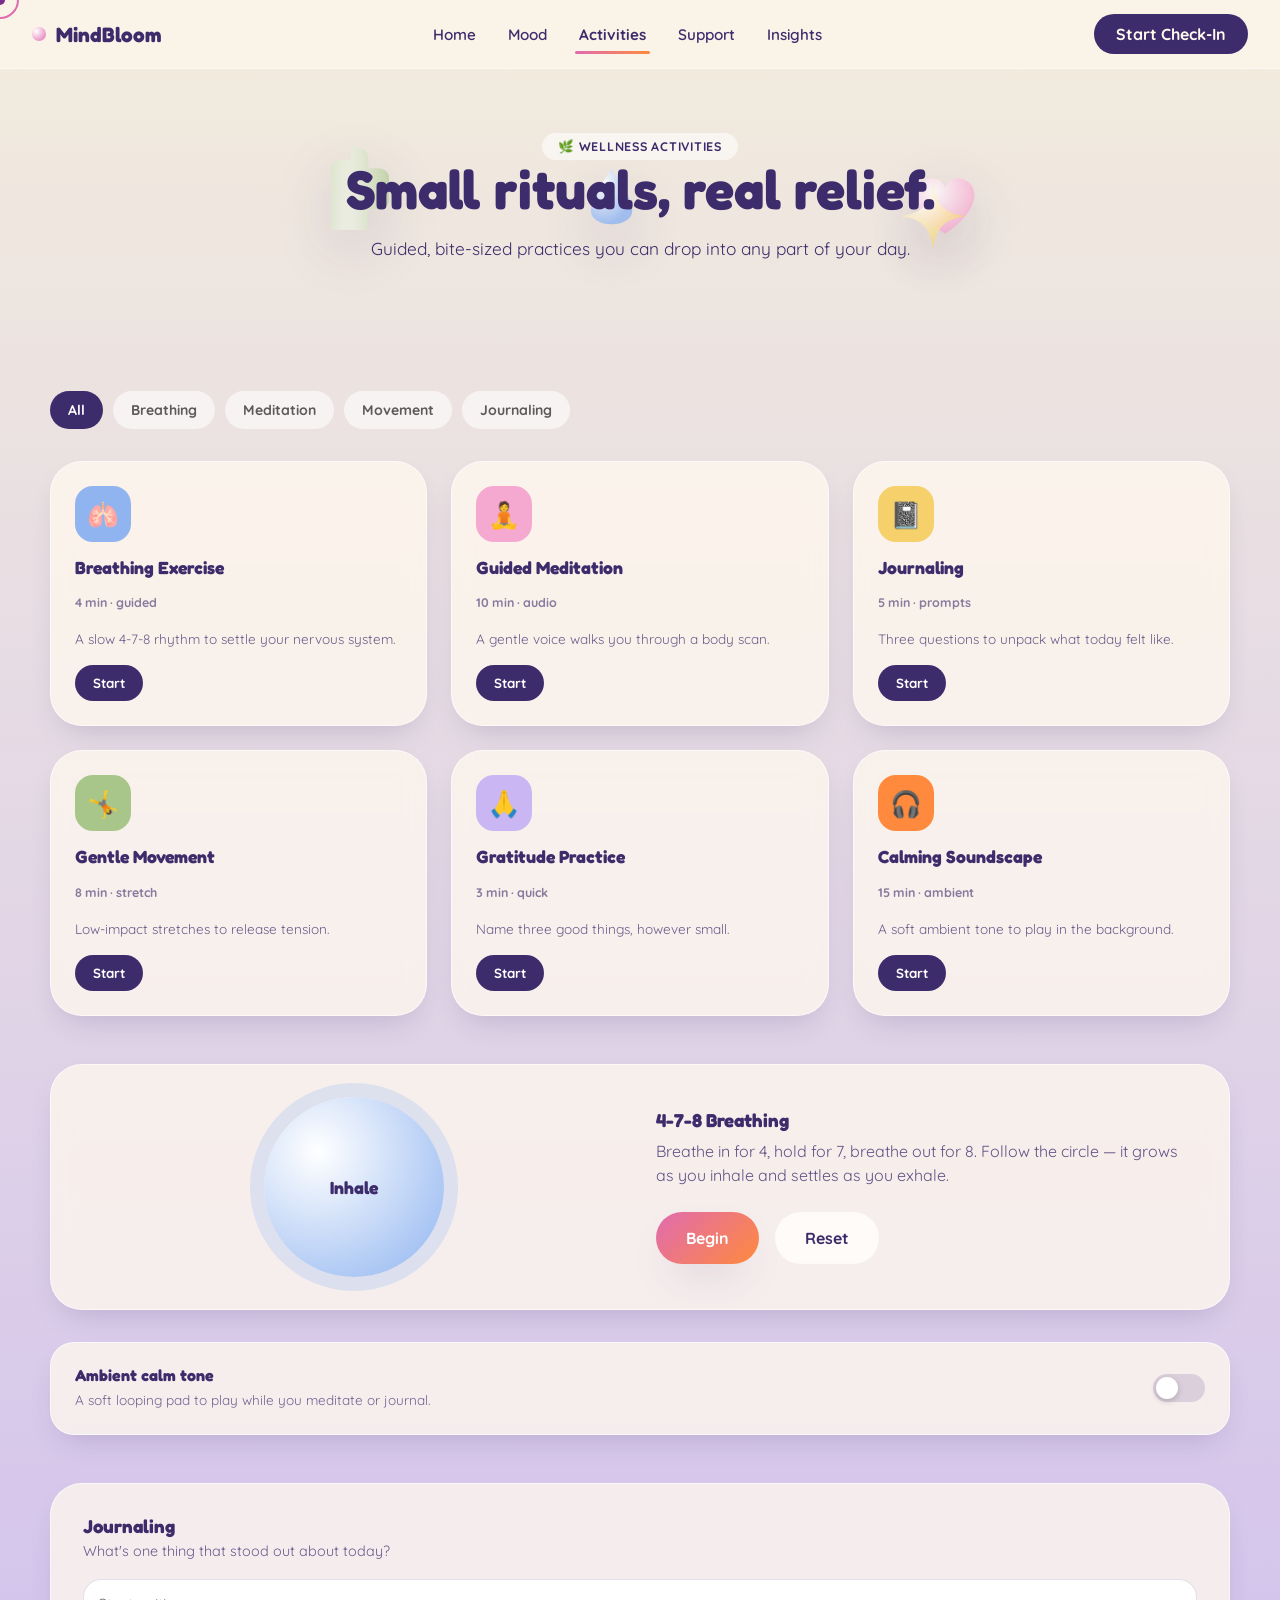
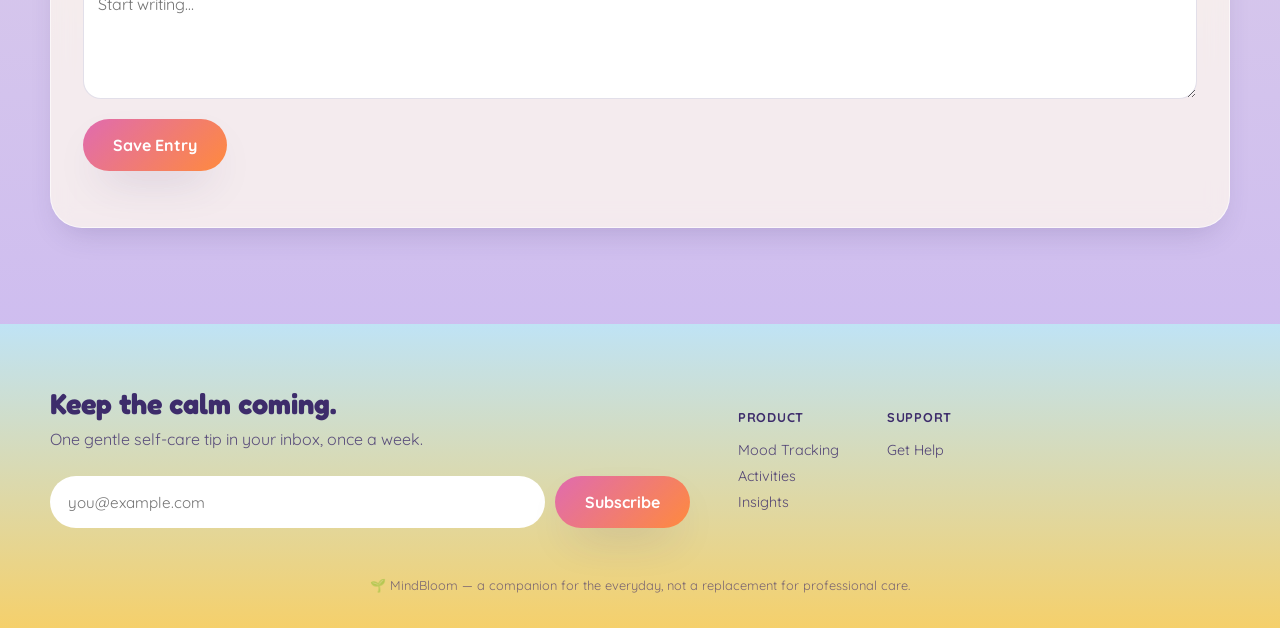
==== activities.html @ d257c922 "Add files via upload" ====
<!DOCTYPE html>
<html lang="en">
<head>
<meta charset="UTF-8">
<meta name="viewport" content="width=device-width, initial-scale=1.0">
<title>Wellness Activities — MindBloom</title>
<meta name="description" content="Guided breathing, meditation, journaling, and gentle movement activities.">
<link rel="preconnect" href="https://fonts.googleapis.com">
<link rel="preconnect" href="https://fonts.gstatic.com" crossorigin>
<link href="https://fonts.googleapis.com/css2?family=Fredoka:wght@400;500;600;700&family=Quicksand:wght@400;500;600;700&display=swap" rel="stylesheet">
<link rel="stylesheet" href="styles.css">
<style>
  body{background:linear-gradient(180deg, var(--orange-bg), var(--lavender));}
</style>
</head>
<body>
<div id="page-veil"></div>
<a href="#main" class="skip-link">Skip to content</a>
<canvas id="cursor-canvas" aria-hidden="true"></canvas>
<div id="cursor-dot" aria-hidden="true"></div>
<div id="cursor-ring" aria-hidden="true"></div>

<header class="nav">
  <a class="brand" href="index.html" data-transition><span class="dot"></span> MindBloom</a>
  <nav class="links" aria-label="Primary">
    <a href="index.html" data-transition>Home</a>
    <a href="mood.html" data-transition>Mood</a>
    <a href="activities.html" aria-current="page" data-transition>Activities</a>
    <a href="support.html" data-transition>Support</a>
    <a href="insights.html" data-transition>Insights</a>
  </nav>
  <a class="nav-cta" href="mood.html" data-cursor-color="purple" data-transition>Start Check-In</a>
  <button class="nav-toggle" aria-label="Toggle menu" aria-expanded="false">☰</button>
</header>
<div class="mobile-menu" aria-label="Mobile navigation">
  <a href="index.html" data-transition>Home</a>
  <a href="mood.html" data-transition>Mood</a>
  <a href="activities.html" data-transition>Activities</a>
  <a href="support.html" data-transition>Support</a>
  <a href="insights.html" data-transition>Insights</a>
</div>

<main id="main">
  <section class="page-hero" aria-label="Activities intro">
    <div class="blob-field" data-blob-field="4" aria-hidden="true"></div>
    <div class="wrap">
      <span class="eyebrow reveal">🌿 Wellness Activities</span>
      <h1 class="reveal">Small rituals, real relief.</h1>
      <p class="reveal">Guided, bite-sized practices you can drop into any part of your day.</p>
    </div>
  </section>

  <section aria-label="Activity library">
    <div class="wrap">
      <div class="filter-row reveal" role="group" aria-label="Filter activities">
        <button class="filter-chip" data-filter="all" aria-pressed="true">All</button>
        <button class="filter-chip" data-filter="breathing" aria-pressed="false">Breathing</button>
        <button class="filter-chip" data-filter="meditation" aria-pressed="false">Meditation</button>
        <button class="filter-chip" data-filter="movement" aria-pressed="false">Movement</button>
        <button class="filter-chip" data-filter="journaling" aria-pressed="false">Journaling</button>
      </div>

      <div class="activity-grid" id="activity-grid">
        <div class="glass-card activity-card tilt reveal" data-cat="breathing">
          <div class="activity-icon" style="background:var(--periwinkle);">🫁</div>
          <h3>Breathing Exercise</h3>
          <p class="duration">4 min · guided</p>
          <p style="font-size:.85rem; opacity:.75;">A slow 4-7-8 rhythm to settle your nervous system.</p>
          <button data-cursor-color="pink" onclick="document.getElementById('breathing').scrollIntoView({behavior:'smooth'})">Start</button>
        </div>
        <div class="glass-card activity-card tilt reveal" data-cat="meditation">
          <div class="activity-icon" style="background:var(--pink);">🧘</div>
          <h3>Guided Meditation</h3>
          <p class="duration">10 min · audio</p>
          <p style="font-size:.85rem; opacity:.75;">A gentle voice walks you through a body scan.</p>
          <button data-cursor-color="pink" onclick="document.getElementById('sound-card').scrollIntoView({behavior:'smooth'})">Start</button>
        </div>
        <div class="glass-card activity-card tilt reveal" data-cat="journaling">
          <div class="activity-icon" style="background:var(--yellow);">📓</div>
          <h3>Journaling</h3>
          <p class="duration">5 min · prompts</p>
          <p style="font-size:.85rem; opacity:.75;">Three questions to unpack what today felt like.</p>
          <button data-cursor-color="pink" onclick="document.getElementById('journal').scrollIntoView({behavior:'smooth'})">Start</button>
        </div>
        <div class="glass-card activity-card tilt reveal" data-cat="movement">
          <div class="activity-icon" style="background:var(--green);">🤸</div>
          <h3>Gentle Movement</h3>
          <p class="duration">8 min · stretch</p>
          <p style="font-size:.85rem; opacity:.75;">Low-impact stretches to release tension.</p>
          <button data-cursor-color="pink">Start</button>
        </div>
        <div class="glass-card activity-card tilt reveal" data-cat="meditation">
          <div class="activity-icon" style="background:var(--lavender);">🙏</div>
          <h3>Gratitude Practice</h3>
          <p class="duration">3 min · quick</p>
          <p style="font-size:.85rem; opacity:.75;">Name three good things, however small.</p>
          <button data-cursor-color="pink" onclick="document.getElementById('journal').scrollIntoView({behavior:'smooth'})">Start</button>
        </div>
        <div class="glass-card activity-card tilt reveal" data-cat="meditation">
          <div class="activity-icon" style="background:var(--orange);">🎧</div>
          <h3>Calming Soundscape</h3>
          <p class="duration">15 min · ambient</p>
          <p style="font-size:.85rem; opacity:.75;">A soft ambient tone to play in the background.</p>
          <button data-cursor-color="pink" onclick="document.getElementById('sound-card').scrollIntoView({behavior:'smooth'})">Start</button>
        </div>
      </div>

      <div class="glass-card breathing reveal" id="breathing">
        <div class="breath-circle-wrap">
          <div class="breath-circle" id="breath-circle">Inhale</div>
        </div>
        <div>
          <h3>4-7-8 Breathing</h3>
          <p style="margin-top:8px; opacity:.8;">Breathe in for 4, hold for 7, breathe out for 8. Follow the circle — it grows as you inhale and settles as you exhale.</p>
          <div class="breath-controls">
            <button class="btn-primary" data-cursor-color="pink" id="breath-toggle">Begin</button>
            <button class="btn-secondary" data-cursor-color="teal" id="breath-reset">Reset</button>
          </div>
        </div>
      </div>

      <div class="glass-card sound-toggle reveal" id="sound-card">
        <div style="flex:1;">
          <h4>Ambient calm tone</h4>
          <p style="font-size:.85rem; opacity:.7; margin-top:4px;">A soft looping pad to play while you meditate or journal.</p>
        </div>
        <button class="switch" id="sound-switch" role="switch" aria-checked="false" aria-label="Toggle ambient sound"></button>
      </div>

      <div class="glass-card journal-box reveal" id="journal">
        <h3>Journaling</h3>
        <p style="opacity:.75; font-size:.9rem; margin-top:4px;">What's one thing that stood out about today?</p>
        <textarea id="journal-text" placeholder="Start writing…"></textarea>
        <button class="btn-primary" id="journal-save" data-cursor-color="pink" style="margin-top:var(--space-2);">Save Entry</button>
        <div class="journal-entries" id="journal-entries"></div>
      </div>
    </div>
  </section>
</main>

<footer aria-label="Footer">
  <div class="footer-inner">
    <div>
      <h2 style="font-size:1.8rem;">Keep the calm coming.</h2>
      <p style="margin-top:8px; opacity:.8; max-width:420px;">One gentle self-care tip in your inbox, once a week.</p>
      <form class="footer-form" onsubmit="event.preventDefault(); this.reset(); alert('Thanks — your first tip lands next Monday.');">
        <label for="email" class="visually-hidden">Email address</label>
        <input id="email" type="email" required placeholder="you@example.com" data-cursor-color="pink">
        <button class="btn-primary" type="submit" data-cursor-color="pink">Subscribe</button>
      </form>
    </div>
    <div class="footer-links">
      <div><h5>Product</h5>
        <a href="mood.html" data-transition>Mood Tracking</a>
        <a href="activities.html" data-transition>Activities</a>
        <a href="insights.html" data-transition>Insights</a>
      </div>
      <div><h5>Support</h5>
        <a href="support.html" data-transition>Get Help</a>
      </div>
    </div>
  </div>
  <p class="fine-print">🌱 MindBloom — a companion for the everyday, not a replacement for professional care.</p>
</footer>

<script src="app.js"></script>
<script>
  /* Filters */
  document.querySelectorAll('.filter-chip').forEach(chip=>{
    chip.addEventListener('click', ()=>{
      document.querySelectorAll('.filter-chip').forEach(c=>c.setAttribute('aria-pressed','false'));
      chip.setAttribute('aria-pressed','true');
      const f = chip.dataset.filter;
      document.querySelectorAll('#activity-grid .activity-card').forEach(card=>{
        card.style.display = (f==='all' || card.dataset.cat===f) ? '' : 'none';
      });
    });
  });

  /* Breathing timer */
  const circle = document.getElementById('breath-circle');
  const toggleBtn = document.getElementById('breath-toggle');
  const resetBtn = document.getElementById('breath-reset');
  let phase=0, timer=null;
  const phases = [{label:'Inhale', seconds:4, scale:1.3},{label:'Hold', seconds:7, scale:1.3},{label:'Exhale', seconds:8, scale:0.85}];
  function runPhase(){
    const p = phases[phase % phases.length];
    circle.textContent = p.label;
    circle.style.transitionDuration = p.seconds+'s';
    circle.style.transform = `scale(${p.scale})`;
    timer = setTimeout(()=>{ phase++; runPhase(); }, p.seconds*1000);
  }
  toggleBtn.addEventListener('click', ()=>{
    if(timer){ clearTimeout(timer); timer=null; toggleBtn.textContent='Begin'; return; }
    toggleBtn.textContent='Pause'; runPhase();
  });
  resetBtn.addEventListener('click', ()=>{
    clearTimeout(timer); timer=null; phase=0;
    circle.style.transform='scale(1)'; circle.textContent='Inhale'; toggleBtn.textContent='Begin';
  });

  /* Ambient sound (WebAudio, generated — no external files) */
  let audioCtx, osc, gain, playing=false;
  const soundSwitch = document.getElementById('sound-switch');
  soundSwitch.addEventListener('click', ()=>{
    playing = !playing;
    soundSwitch.setAttribute('aria-checked', playing);
    if(playing){
      audioCtx = audioCtx || new (window.AudioContext||window.webkitAudioContext)();
      osc = audioCtx.createOscillator();
      const osc2 = audioCtx.createOscillator();
      gain = audioCtx.createGain();
      osc.type='sine'; osc.frequency.value=196; // G3
      osc2.type='sine'; osc2.frequency.value=294; // D4
      gain.gain.value=0;
      osc.connect(gain); osc2.connect(gain); gain.connect(audioCtx.destination);
      osc.start(); osc2.start();
      gain.gain.linearRampToValueAtTime(0.05, audioCtx.currentTime+1.5);
      soundSwitch._osc2 = osc2;
    } else if(audioCtx){
      gain.gain.linearRampToValueAtTime(0, audioCtx.currentTime+0.8);
      setTimeout(()=>{ osc && osc.stop(); soundSwitch._osc2 && soundSwitch._osc2.stop(); }, 900);
    }
  });

  /* Journaling */
  function renderJournal(){
    const list = document.getElementById('journal-entries');
    const entries = MindBloom.getJournal();
    list.innerHTML = entries.length ? '' : '';
    entries.slice(0,6).forEach(e=>{
      const div = document.createElement('div');
      div.className='entry';
      const d = new Date(e.date);
      div.innerHTML = `<time>${d.toLocaleDateString(undefined,{month:'short',day:'numeric',hour:'2-digit',minute:'2-digit'})}</time>${e.text}`;
      list.appendChild(div);
    });
  }
  document.getElementById('journal-save').addEventListener('click', ()=>{
    const ta = document.getElementById('journal-text');
    const text = ta.value.trim();
    if(!text) return;
    MindBloom.saveJournal({text, date:new Date().toISOString()});
    ta.value='';
    renderJournal();
  });
  renderJournal();
</script>
</body>
</html>
---- styles.css ----
/* ============================================================
   MindBloom — shared design system
   ============================================================ */
:root{
  --lavender:#C9B6F2; --sky:#9BB8F0; --skylight:#BFE3F5;
  --pink:#F5A9D0; --pink-deep:#E06BB0;
  --yellow:#F5D06B; --yellow-deep:#E0A93D;
  --green:#A8C68A; --green-deep:#6E9A4E;
  --periwinkle:#8FB4F0;
  --cream:#FFF9EE; --cream2:#FDF6EC;
  --orange:#FF8A3D; --orange-bg:#F3ECDD;
  --ink-purple:#3D2C6B; --ink-magenta:#7A2E8C; --ink-teal:#1E5F5A;
  --radius-lg:32px; --radius-md:24px; --radius-sm:16px;
  --space-1:8px; --space-2:16px; --space-3:24px; --space-4:32px; --space-5:48px; --space-6:64px; --space-7:96px;
  --font-display:'Fredoka', sans-serif; --font-body:'Quicksand', sans-serif;
  --shadow-soft: 0 20px 45px -18px rgba(61,44,107,0.28);
  --shadow-card: 0 14px 30px -12px rgba(61,44,107,0.22);
}
*{box-sizing:border-box;}
html{scroll-behavior:smooth;}
body{
  margin:0; font-family:var(--font-body); color:var(--ink-purple);
  background:linear-gradient(180deg, var(--lavender) 0%, var(--sky) 45%, var(--skylight) 100%);
  overflow-x:hidden; cursor:none; min-height:100vh;
}
@media (hover:none), (pointer:coarse){ body{cursor:auto;} }
h1,h2,h3,h4{font-family:var(--font-display); margin:0; line-height:1.1;}
p{margin:0; line-height:1.55;}
a{color:inherit;}
button{font-family:var(--font-body);}
img,svg{display:block; max-width:100%;}
section{position:relative; padding:var(--space-7) var(--space-4); z-index:2;}
.wrap{max-width:1180px; margin:0 auto; position:relative; z-index:2;}
.eyebrow{
  display:inline-flex; align-items:center; gap:8px; font-weight:700; letter-spacing:.06em; text-transform:uppercase;
  font-size:.78rem; background:rgba(255,255,255,.55); padding:6px 16px; border-radius:999px; backdrop-filter:blur(6px);
}
.section-head{max-width:640px; margin-bottom:var(--space-5);}
.section-head h2{font-size:clamp(2rem,3.4vw,2.8rem); margin-top:var(--space-2);}
.section-head p{margin-top:var(--space-2); font-size:1.05rem; opacity:.85;}
.page-hero{padding-top:var(--space-6); padding-bottom:var(--space-4); text-align:center;}
.page-hero h1{font-size:clamp(2.2rem,4.4vw,3.4rem);}
.page-hero p{max-width:560px; margin:var(--space-2) auto 0; font-size:1.08rem; opacity:.85;}

/* ---------- Accessibility ---------- */
.skip-link{position:absolute; left:-999px; top:0; background:var(--cream); color:var(--ink-purple); padding:12px 20px; border-radius:0 0 12px 0; z-index:999; font-weight:700;}
.skip-link:focus{left:0;}
:focus-visible{outline:3px solid var(--ink-magenta); outline-offset:3px; border-radius:8px;}
.visually-hidden{position:absolute; left:-9999px;}

/* ---------- Custom cursor ---------- */
#cursor-dot,#cursor-ring{position:fixed; top:0; left:0; pointer-events:none; z-index:9999; border-radius:50%; transform:translate(-50%,-50%);}
#cursor-dot{width:10px; height:10px; background:var(--ink-magenta); transition:background .25s ease;}
#cursor-ring{width:38px; height:38px; border:2.5px solid var(--pink-deep); transition:background .25s ease, border-color .25s ease, width .2s ease, height .2s ease;}
@media (hover:none), (pointer:coarse){ #cursor-dot,#cursor-ring{display:none;} }
#cursor-canvas{position:fixed; inset:0; pointer-events:none; z-index:9998;}

/* ---------- Page transition veil ---------- */
#page-veil{
  position:fixed; inset:0; z-index:10000; pointer-events:none;
  background:linear-gradient(135deg,var(--pink-deep),var(--orange));
  clip-path:circle(0% at 50% 50%); transition:clip-path .55s cubic-bezier(.7,0,.3,1);
}
#page-veil.active{clip-path:circle(150% at 50% 50%);}
::view-transition-old(root){animation:fadeOut .3s ease both;}
::view-transition-new(root){animation:fadeIn .35s ease both;}
@keyframes fadeOut{to{opacity:0; transform:scale(.99);}}
@keyframes fadeIn{from{opacity:0; transform:scale(1.01);}}

/* ---------- Nav ---------- */
header.nav{
  position:sticky; top:0; z-index:100; padding:14px var(--space-4);
  display:flex; align-items:center; justify-content:space-between;
  background:rgba(255,249,238,0.6); backdrop-filter:blur(14px); border-bottom:1px solid rgba(255,255,255,.5);
}
.brand{display:flex; align-items:center; gap:10px; font-family:var(--font-display); font-weight:700; font-size:1.3rem; text-decoration:none;}
.brand .dot{width:14px; height:14px; border-radius:50%; background:radial-gradient(circle at 30% 30%, #fff, var(--pink-deep));}
nav.links{display:flex; gap:var(--space-3); list-style:none; margin:0; padding:0;}
nav.links a{text-decoration:none; font-weight:600; font-size:.95rem; padding:8px 4px; position:relative;}
nav.links a::after{content:""; position:absolute; left:0; bottom:-2px; width:0; height:3px; border-radius:3px; background:linear-gradient(90deg,var(--pink-deep),var(--orange)); transition:width .25s ease;}
nav.links a:hover::after, nav.links a:focus::after, nav.links a[aria-current="page"]::after{width:100%;}
nav.links a[aria-current="page"]{opacity:1; font-weight:800;}
.nav-cta{background:var(--ink-purple); color:var(--cream); border:none; padding:10px 22px; border-radius:999px; font-weight:700; cursor:none; text-decoration:none; display:inline-block;}
@media (hover:none),(pointer:coarse){ .nav-cta{cursor:pointer;} }
.nav-toggle{display:none; background:none; border:none; font-size:1.6rem; cursor:pointer; color:var(--ink-purple);}
.mobile-menu{display:none; flex-direction:column; gap:6px; padding:var(--space-2) var(--space-4); background:rgba(255,249,238,.96); backdrop-filter:blur(14px);}
.mobile-menu.open{display:flex;}
.mobile-menu a{text-decoration:none; font-weight:700; padding:10px 0; border-bottom:1px solid rgba(61,44,107,.08);}
@media (max-width:860px){ nav.links{display:none;} .nav-toggle{display:block;} }

/* ---------- Buttons ---------- */
.btn-primary,.btn-secondary{
  padding:16px 30px; border-radius:999px; font-weight:700; font-size:1rem; border:none; cursor:none;
  display:inline-flex; align-items:center; gap:8px; transition:transform .25s ease, box-shadow .25s ease;
  text-decoration:none;
}
@media (hover:none),(pointer:coarse){ .btn-primary,.btn-secondary{cursor:pointer;} }
.btn-primary{background:linear-gradient(135deg,var(--pink-deep),var(--orange)); color:#fff; box-shadow:var(--shadow-soft);}
.btn-primary:hover{transform:translateY(-3px) scale(1.03);}
.btn-secondary{background:rgba(255,255,255,.6); color:var(--ink-purple); backdrop-filter:blur(6px);}
.btn-secondary:hover{background:#fff;}
.btn-primary:active,.btn-secondary:active{transform:scale(.96);}

/* ---------- Cards / reveal ---------- */
.glass-card{background:rgba(255,249,238,.75); backdrop-filter:blur(10px); border-radius:var(--radius-lg); box-shadow:var(--shadow-card); border:1px solid rgba(255,255,255,.6);}
.reveal{opacity:0; transform:translateY(28px); transition:opacity .7s ease, transform .7s ease;}
.reveal.in{opacity:1; transform:translateY(0);}
.tilt{transition:transform .25s ease;}

/* ---------- Ambient blobs ---------- */
.blob-field{position:absolute; inset:0; overflow:hidden; pointer-events:none; z-index:1;}
.blob{position:absolute; filter:drop-shadow(0 18px 30px rgba(61,44,107,.22)); will-change:transform;}
@keyframes drift1{0%{transform:translate(0,0) rotate(0deg);}50%{transform:translate(18px,-26px) rotate(8deg);}100%{transform:translate(0,0) rotate(0deg);}}
@keyframes drift2{0%{transform:translate(0,0) rotate(0deg);}50%{transform:translate(-22px,20px) rotate(-10deg);}100%{transform:translate(0,0) rotate(0deg);}}
@keyframes drift3{0%{transform:translate(0,0) rotate(0deg);}50%{transform:translate(14px,24px) rotate(6deg);}100%{transform:translate(0,0) rotate(0deg);}}

/* ---------- Counters ---------- */
.stat-row{display:flex; gap:var(--space-4); flex-wrap:wrap; justify-content:center;}
.stat-row div strong{display:block; font-family:var(--font-display); font-size:1.6rem;}
.stat-row div span{font-size:.85rem; opacity:.7;}

/* ---------- Phone mockup (home hero) ---------- */
.phone-wrap{display:flex; justify-content:center; position:relative;}
.phone{width:320px; background:var(--cream); border-radius:44px; padding:18px; box-shadow:var(--shadow-soft); border:6px solid #fff; position:relative; z-index:3; animation:floaty 7s ease-in-out infinite;}
@keyframes floaty{0%,100%{transform:translateY(0);}50%{transform:translateY(-14px);}}
.phone-status{display:flex; justify-content:space-between; font-size:.75rem; font-weight:700; padding:0 6px;}
.phone-notch{width:90px; height:22px; background:#111; opacity:.06; border-radius:14px; margin:6px auto 10px;}
.phone-greet{font-size:1.05rem; font-weight:600; padding:0 6px;}
.score-row{display:flex; align-items:baseline; gap:8px; padding:6px 6px 2px;}
.score-num{font-family:var(--font-display); font-size:3.4rem; font-weight:700;}
.score-spark{color:var(--pink-deep); font-size:1.4rem;}
.score-label{font-size:.78rem; opacity:.65; padding:0 6px 10px;}
.quick-pills{display:flex; gap:8px; padding:0 6px 14px;}
.quick-pills span{background:var(--ink-purple); color:#fff; font-size:.72rem; font-weight:700; padding:8px 14px; border-radius:999px; display:flex; align-items:center; gap:6px;}
.quick-pills span.ghost{background:rgba(61,44,107,.08); color:var(--ink-purple);}
.highlights-title{display:flex; justify-content:space-between; padding:4px 6px 8px; font-size:.85rem; font-weight:700;}
.highlights-title small{font-weight:500; opacity:.55; font-size:.7rem;}
.highlights-grid{display:grid; grid-template-columns:1fr 1fr; gap:10px; padding:0 4px;}
.h-card{border-radius:20px; padding:14px; font-weight:700; font-size:.8rem; display:flex; flex-direction:column; gap:20px; min-height:74px;}
.h-card .n{font-family:var(--font-display); font-size:1.15rem;}
.h-card.pills{background:radial-gradient(circle at 25% 20%, #fff, var(--periwinkle));}
.h-card.water{background:radial-gradient(circle at 25% 20%, #fff, var(--skylight));}
.h-card.habits{background:radial-gradient(circle at 25% 20%, #fff, var(--green));}
.h-card.heart{background:radial-gradient(circle at 25% 20%, #fff, var(--pink));}
.h-card.mind{background:radial-gradient(circle at 25% 20%, #fff, var(--lavender));}
.h-card.sleep{background:radial-gradient(circle at 25% 20%, #fff, var(--yellow));}
.phone-tab{display:flex; justify-content:space-around; margin-top:14px; padding:12px 6px 2px; border-top:1px solid rgba(61,44,107,.08);}
.phone-tab .plus{width:40px; height:40px; border-radius:50%; background:var(--ink-purple); color:#fff; display:flex; align-items:center; justify-content:center; margin-top:-30px; box-shadow:0 8px 18px rgba(61,44,107,.4);}

/* ---------- Mood page ---------- */
.mood-layout{display:grid; grid-template-columns:.9fr 1.5fr; gap:var(--space-4); align-items:start;}
.mascot-card{padding:var(--space-4); text-align:center;}
.mood-chip-row{display:flex; gap:10px; flex-wrap:wrap; justify-content:center; margin-top:var(--space-3);}
.mood-chip{border:2px solid transparent; background:#fff; padding:10px 16px; border-radius:999px; font-weight:700; display:flex; align-items:center; gap:6px; cursor:none; font-size:.9rem; transition:all .2s ease;}
@media (hover:none),(pointer:coarse){ .mood-chip{cursor:pointer;} }
.mood-chip[aria-pressed="true"]{border-color:var(--orange); background:var(--orange-bg); transform:translateY(-2px);}
.mood-note{width:100%; margin-top:var(--space-2); border-radius:16px; border:1px solid rgba(61,44,107,.15); padding:12px; font-family:var(--font-body); resize:vertical; min-height:70px;}
.mood-right{display:flex; flex-direction:column; gap:var(--space-3);}
.tab-row{display:flex; gap:8px;}
.tab-btn{background:#fff; border:none; padding:10px 20px; border-radius:999px; font-weight:700; cursor:none; opacity:.55;}
@media (hover:none),(pointer:coarse){ .tab-btn{cursor:pointer;} }
.tab-btn[aria-selected="true"]{opacity:1; background:var(--orange); color:#fff;}
.calendar{padding:var(--space-3);}
.calendar-grid{display:grid; grid-template-columns:repeat(7,1fr); gap:6px; margin-top:var(--space-2);}
.calendar-grid .dow{font-size:.72rem; font-weight:700; text-align:center; opacity:.55;}
.day-cell{aspect-ratio:1; border-radius:12px; background:#fff; border:none; font-weight:700; font-size:.85rem; cursor:none; transition:transform .15s ease;}
@media (hover:none),(pointer:coarse){ .day-cell{cursor:pointer;} }
.day-cell:hover{transform:scale(1.08);}
.day-cell.logged{color:#fff;}
.stat-cards{display:grid; grid-template-columns:1fr 1fr; gap:var(--space-3);}
.stat-card{padding:var(--space-3); color:#fff; position:relative; overflow:hidden;}
.stat-card h4{font-size:.85rem; opacity:.9; font-weight:700;}
.stat-card .big{font-family:var(--font-display); font-size:1.8rem; margin-top:4px;}
.stat-card.orange{background:linear-gradient(135deg,var(--orange),var(--yellow-deep));}
.stat-card.purple{background:linear-gradient(135deg,var(--ink-purple),var(--pink-deep));}
.stat-card.teal{background:linear-gradient(135deg,var(--ink-teal),var(--green-deep));}
.gauge-wrap{grid-column:1/-1; padding:var(--space-3); display:flex; align-items:center; gap:var(--space-3); flex-wrap:wrap;}
.history-list{list-style:none; margin:var(--space-2) 0 0; padding:0; display:flex; flex-direction:column; gap:10px; max-height:260px; overflow:auto;}
.history-list li{display:flex; justify-content:space-between; align-items:center; background:#fff; border-radius:14px; padding:10px 14px; font-size:.88rem; font-weight:600;}
.history-list button{background:none; border:none; opacity:.4; cursor:pointer; font-size:.85rem;}
.history-list button:hover{opacity:1;}
.empty-state{text-align:center; opacity:.6; padding:var(--space-3); font-size:.9rem;}

/* ---------- Activities page ---------- */
.filter-row{display:flex; gap:10px; flex-wrap:wrap; margin-bottom:var(--space-4);}
.filter-chip{background:#fff; border:none; padding:10px 18px; border-radius:999px; font-weight:700; cursor:none; font-size:.88rem; opacity:.6; transition:all .2s ease;}
@media (hover:none),(pointer:coarse){ .filter-chip{cursor:pointer;} }
.filter-chip[aria-pressed="true"]{opacity:1; background:var(--ink-purple); color:#fff;}
.activity-grid{display:grid; grid-template-columns:repeat(3,1fr); gap:var(--space-3);}
.activity-card{padding:var(--space-3); display:flex; flex-direction:column; gap:var(--space-2);}
.activity-icon{width:56px; height:56px; border-radius:18px; display:flex; align-items:center; justify-content:center; font-size:1.6rem;}
.activity-card h3{font-size:1.1rem;}
.activity-card .duration{font-size:.78rem; font-weight:700; opacity:.6;}
.activity-card button{margin-top:auto; align-self:flex-start; background:var(--ink-purple); color:#fff; border:none; padding:10px 18px; border-radius:999px; font-weight:700; cursor:none;}
@media (hover:none),(pointer:coarse){ .activity-card button{cursor:pointer;} }
.breathing{margin-top:var(--space-5); display:grid; grid-template-columns:1fr 1fr; gap:var(--space-4); align-items:center; padding:var(--space-4);}
.breath-circle-wrap{display:flex; justify-content:center;}
.breath-circle{width:180px; height:180px; border-radius:50%; background:radial-gradient(circle at 30% 30%, #fff, var(--periwinkle)); display:flex; align-items:center; justify-content:center; font-weight:700; font-family:var(--font-display); font-size:1.1rem; box-shadow:0 0 0 14px rgba(143,180,240,.25); transition:transform 4s ease-in-out;}
.breath-controls{display:flex; gap:var(--space-2); margin-top:var(--space-3); flex-wrap:wrap;}
.journal-box{padding:var(--space-4); margin-top:var(--space-5);}
.journal-box textarea{width:100%; min-height:120px; border-radius:18px; border:1px solid rgba(61,44,107,.15); padding:14px; font-family:var(--font-body); font-size:1rem; resize:vertical; margin-top:var(--space-2);}
.journal-entries{margin-top:var(--space-3); display:flex; flex-direction:column; gap:10px;}
.journal-entries .entry{background:#fff; border-radius:14px; padding:12px 16px; font-size:.9rem;}
.journal-entries .entry time{display:block; font-size:.72rem; opacity:.55; font-weight:700; margin-bottom:4px;}
.sound-toggle{display:flex; align-items:center; gap:12px; margin-top:var(--space-4); padding:var(--space-3); border-radius:var(--radius-md);}
.switch{position:relative; width:52px; height:28px; background:rgba(61,44,107,.15); border-radius:999px; border:none; cursor:pointer;}
.switch::after{content:""; position:absolute; top:3px; left:3px; width:22px; height:22px; background:#fff; border-radius:50%; transition:transform .25s ease; box-shadow:0 2px 6px rgba(0,0,0,.2);}
.switch[aria-checked="true"]{background:var(--orange);}
.switch[aria-checked="true"]::after{transform:translateX(24px);}

/* ---------- Support page ---------- */
.support-grid{display:grid; grid-template-columns:repeat(4,1fr); gap:var(--space-3);}
.support-card{padding:var(--space-3); text-align:left;}
.support-card .badge{width:48px; height:48px; border-radius:14px; display:flex; align-items:center; justify-content:center; font-size:1.3rem; margin-bottom:var(--space-2);}
.crisis-note{margin-top:var(--space-4); padding:var(--space-3); border-radius:var(--radius-md); background:rgba(255,255,255,.7); border:2px dashed var(--ink-magenta); font-weight:600; font-size:.95rem;}
.faq{max-width:760px; margin:0 auto;}
.faq-item{border-radius:var(--radius-md); margin-bottom:12px; overflow:hidden;}
.faq-q{width:100%; text-align:left; background:none; border:none; padding:var(--space-3); font-weight:700; font-size:1rem; cursor:none; display:flex; justify-content:space-between; align-items:center;}
@media (hover:none),(pointer:coarse){ .faq-q{cursor:pointer;} }
.faq-q .icon{transition:transform .3s ease;}
.faq-item[data-open="true"] .icon{transform:rotate(45deg);}
.faq-a{max-height:0; overflow:hidden; transition:max-height .35s ease; padding:0 var(--space-3);}
.faq-item[data-open="true"] .faq-a{max-height:220px; padding-bottom:var(--space-3);}
.search-row{display:flex; gap:10px; margin-bottom:var(--space-4); max-width:420px;}
.search-row input{flex:1; padding:14px 18px; border-radius:999px; border:none; font-family:var(--font-body); font-size:.95rem; box-shadow:var(--shadow-card);}

/* ---------- Insights page ---------- */
.dash-card{padding:var(--space-3);}
.dash-greet{display:flex; justify-content:space-between; align-items:center; margin-bottom:var(--space-4); flex-wrap:wrap; gap:var(--space-2);}
.bento{display:grid; grid-template-columns:repeat(4, 1fr); grid-auto-rows:auto; gap:var(--space-3);}
.bento .c1{grid-column:span 2;}
.bento .c2{grid-column:span 2;}
.bento .c4{grid-column:span 4;}
.dash-card h4{font-size:.95rem;}
.dash-card p.sub{font-size:.75rem; opacity:.6; margin-top:2px;}
.bar-row{display:flex; align-items:flex-end; gap:8px; height:110px; margin-top:var(--space-2);}
.bar{flex:1; border-radius:8px 8px 0 0; height:0; transition:height 1s ease;}
.timeline-list{list-style:none; margin:var(--space-2) 0 0; padding:0; display:flex; flex-direction:column; gap:10px;}
.timeline-list li{display:flex; gap:10px; align-items:center; font-size:.88rem; font-weight:600;}
.timeline-list .dot{width:10px; height:10px; border-radius:50%; flex-shrink:0;}
.streak-banner{display:flex; align-items:center; gap:var(--space-3); padding:var(--space-3); border-radius:var(--radius-md); background:linear-gradient(135deg,var(--orange),var(--pink-deep)); color:#fff; margin-bottom:var(--space-3);}
.streak-banner .num{font-family:var(--font-display); font-size:2.4rem;}

/* ---------- Footer ---------- */
footer{background:linear-gradient(180deg, var(--skylight), var(--yellow)); padding:var(--space-6) var(--space-4) var(--space-4);}
.footer-inner{max-width:1180px; margin:0 auto; display:grid; grid-template-columns:1.3fr 1fr; gap:var(--space-5); align-items:start;}
.footer-form{display:flex; gap:10px; margin-top:var(--space-3); flex-wrap:wrap;}
.footer-form input{flex:1; min-width:220px; padding:14px 18px; border-radius:999px; border:none; font-family:var(--font-body); font-size:.95rem;}
.footer-links{display:flex; gap:var(--space-5); flex-wrap:wrap;}
.footer-links div h5{font-size:.8rem; text-transform:uppercase; letter-spacing:.06em; margin-bottom:var(--space-2);}
.footer-links a{display:block; text-decoration:none; font-size:.9rem; margin-bottom:8px; opacity:.85;}
.fine-print{text-align:center; margin-top:var(--space-5); font-size:.8rem; opacity:.65;}

/* ---------- Responsive ---------- */
@media (max-width:980px){
  .hero{grid-template-columns:1fr; text-align:center;}
  .mood-layout{grid-template-columns:1fr;}
  .activity-grid{grid-template-columns:1fr 1fr;}
  .support-grid{grid-template-columns:1fr 1fr;}
  .bento{grid-template-columns:1fr 1fr;}
  .bento .c1,.bento .c2,.bento .c4{grid-column:span 2;}
  .footer-inner{grid-template-columns:1fr;}
  .breathing{grid-template-columns:1fr;}
}
@media (max-width:600px){
  section{padding:var(--space-5) var(--space-2);}
  .activity-grid{grid-template-columns:1fr;}
  .support-grid{grid-template-columns:1fr;}
  .bento{grid-template-columns:1fr;}
  .bento .c1,.bento .c2,.bento .c4{grid-column:span 1;}
  .phone{width:100%; max-width:320px;}
}
@media (prefers-reduced-motion: reduce){
  *{animation-duration:0.001ms !important; animation-iteration-count:1 !important; transition-duration:0.001ms !important; scroll-behavior:auto !important;}
}
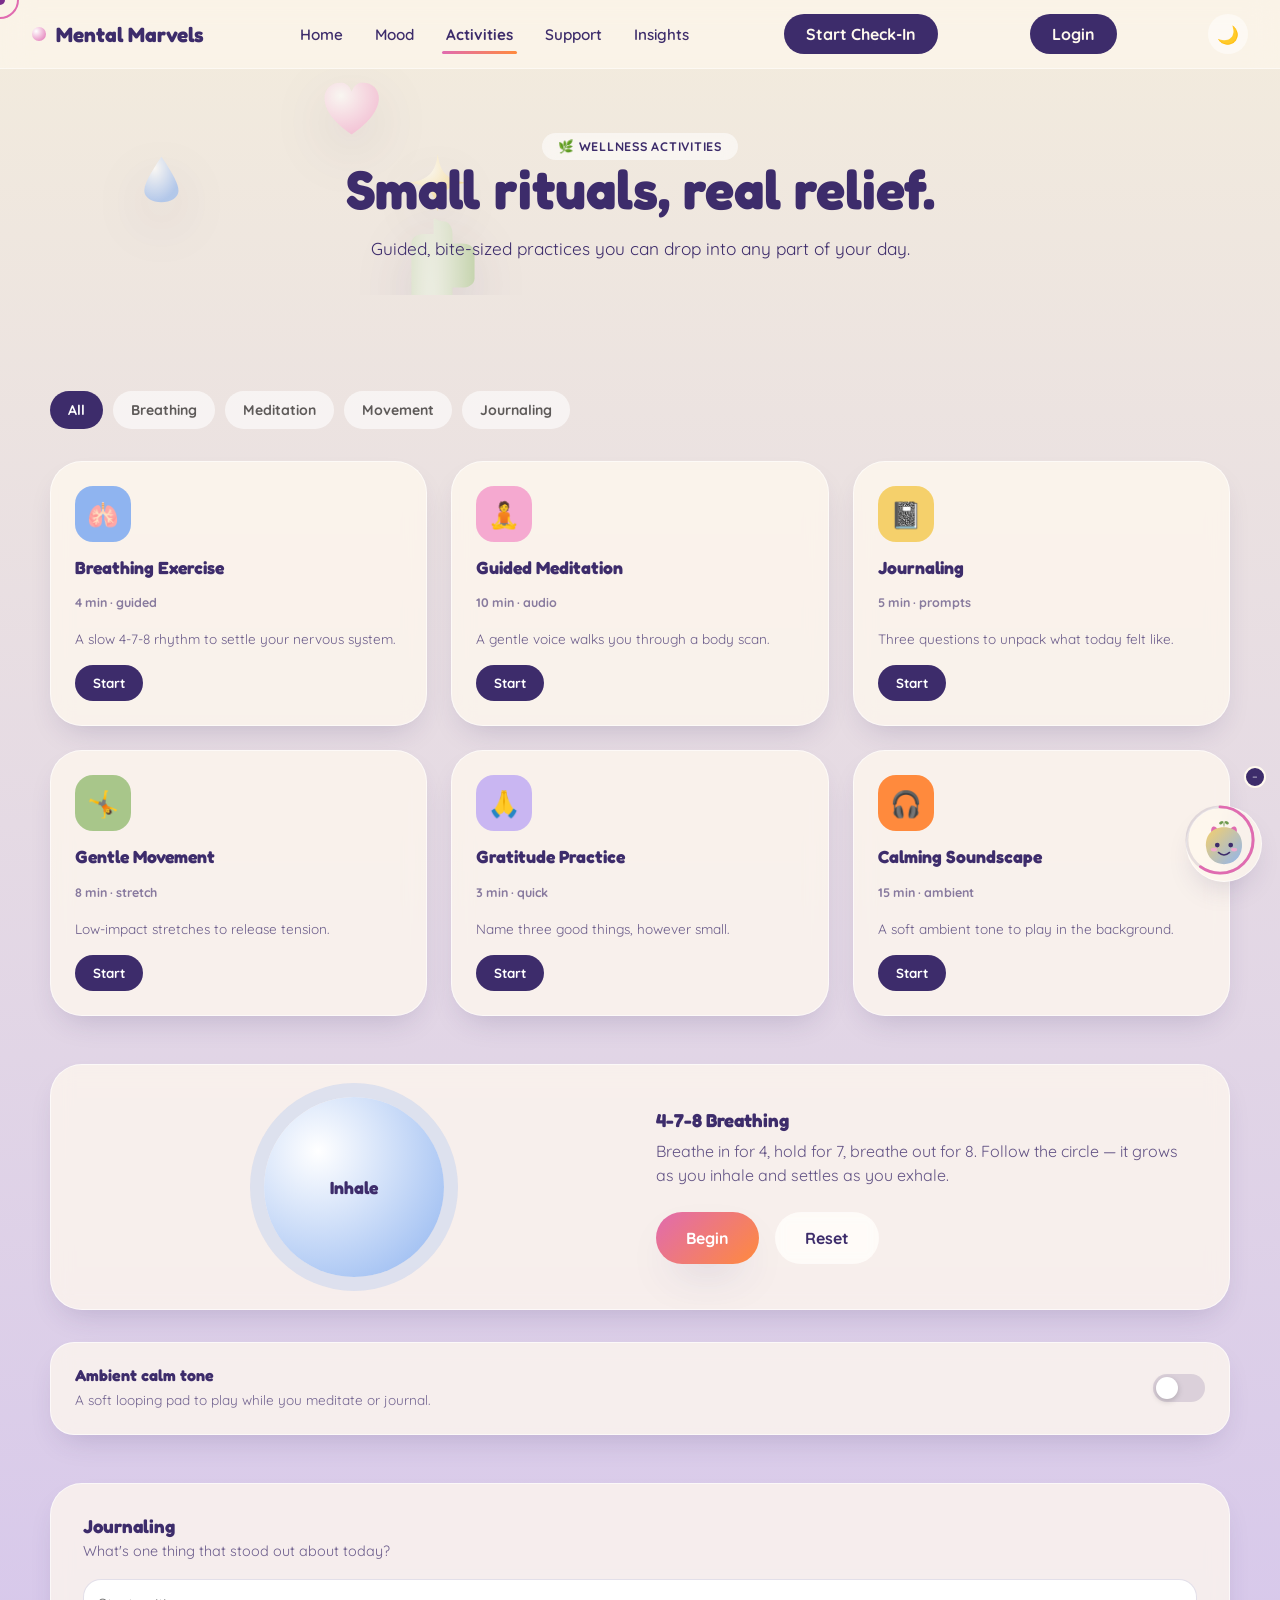
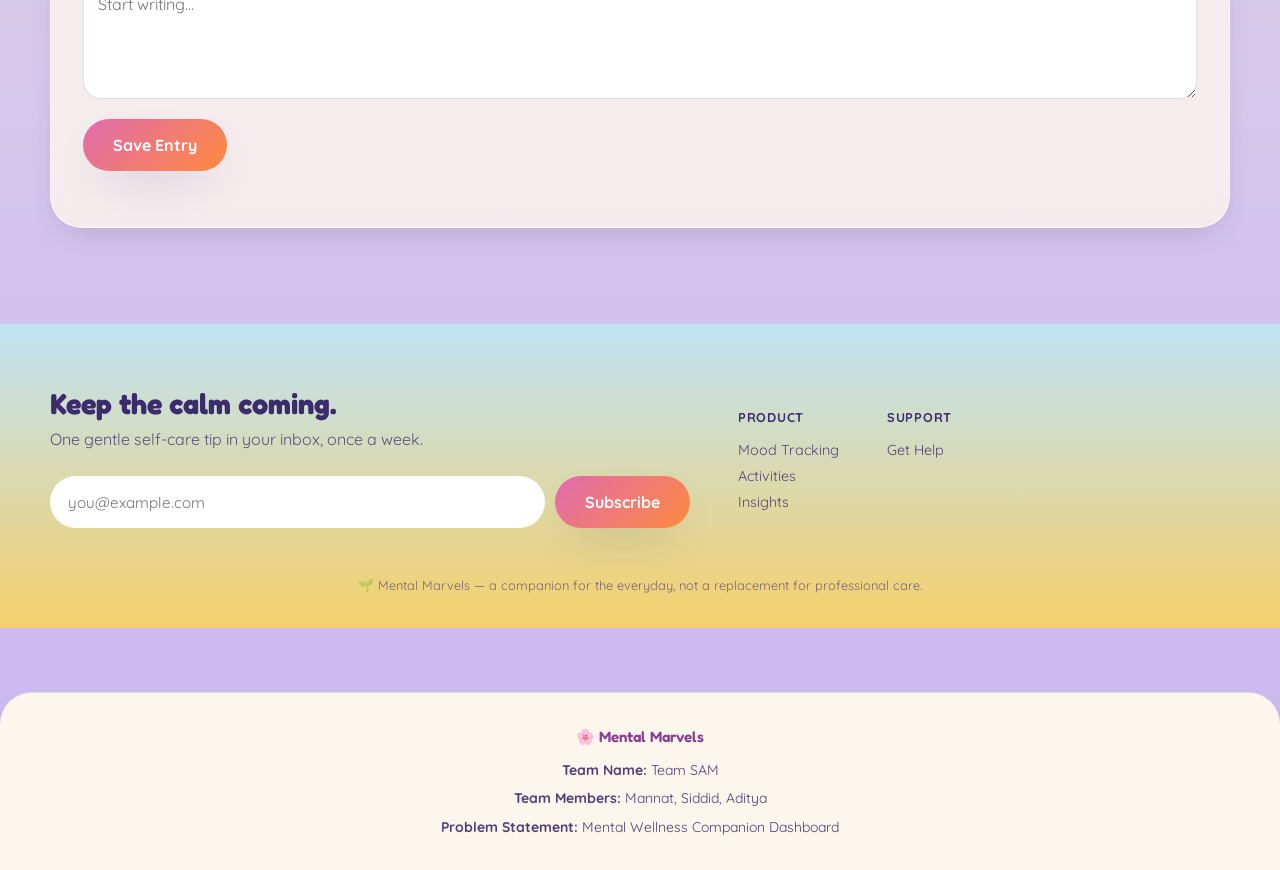
==== commit 205309a7: "Add files via upload" ====
--- a/activities.html
+++ b/activities.html
@@ -3,12 +3,407 @@
 <head>
 <meta charset="UTF-8">
 <meta name="viewport" content="width=device-width, initial-scale=1.0">
-<title>Wellness Activities — MindBloom</title>
+<title>Wellness Activities — Mental Marvels</title>
 <meta name="description" content="Guided breathing, meditation, journaling, and gentle movement activities.">
 <link rel="preconnect" href="https://fonts.googleapis.com">
 <link rel="preconnect" href="https://fonts.gstatic.com" crossorigin>
 <link href="https://fonts.googleapis.com/css2?family=Fredoka:wght@400;500;600;700&family=Quicksand:wght@400;500;600;700&display=swap" rel="stylesheet">
-<link rel="stylesheet" href="styles.css">
+<style>
+/* ============================================================
+   MindBloom — shared design system
+   ============================================================ */
+:root{
+  --lavender:#C9B6F2; --sky:#9BB8F0; --skylight:#BFE3F5;
+  --pink:#F5A9D0; --pink-deep:#E06BB0;
+  --yellow:#F5D06B; --yellow-deep:#E0A93D;
+  --green:#A8C68A; --green-deep:#6E9A4E;
+  --periwinkle:#8FB4F0;
+  --cream:#FFF9EE; --cream2:#FDF6EC;
+  --orange:#FF8A3D; --orange-bg:#F3ECDD;
+  --ink-purple:#3D2C6B; --ink-magenta:#7A2E8C; --ink-teal:#1E5F5A;
+  --radius-lg:32px; --radius-md:24px; --radius-sm:16px;
+  --space-1:8px; --space-2:16px; --space-3:24px; --space-4:32px; --space-5:48px; --space-6:64px; --space-7:96px;
+  --font-display:'Fredoka', sans-serif; --font-body:'Quicksand', sans-serif;
+  --shadow-soft: 0 20px 45px -18px rgba(61,44,107,0.28);
+  --shadow-card: 0 14px 30px -12px rgba(61,44,107,0.22);
+}
+*{box-sizing:border-box;}
+html{scroll-behavior:smooth;}
+body{
+  margin:0; font-family:var(--font-body); color:var(--ink-purple);
+  background:linear-gradient(180deg, var(--lavender) 0%, var(--sky) 45%, var(--skylight) 100%);
+  overflow-x:hidden; cursor:none; min-height:100vh;
+  transition:background .4s ease, color .4s ease;
+}
+
+/* ---------- Dark mode ---------- */
+:root[data-theme="dark"]{
+  --lavender:#221A3D; --sky:#1B2340; --skylight:#182A33;
+  --pink:#3A2338; --pink-deep:#F2A6D6;
+  --yellow:#3A311C; --yellow-deep:#F0C25E;
+  --green:#1E2A1B; --green-deep:#9FD17A;
+  --periwinkle:#22283F;
+  --cream:#171326; --cream2:#1C1830;
+  --orange:#3A2413; --orange-bg:#20181C;
+  --ink-purple:#EFE9FB; --ink-magenta:#F2A6D6; --ink-teal:#8FE3D8;
+  --shadow-soft: 0 20px 45px -18px rgba(0,0,0,0.55);
+  --shadow-card: 0 14px 30px -12px rgba(0,0,0,0.5);
+}
+:root[data-theme="dark"] body{ background:linear-gradient(180deg, #17132A 0%, #141C33 45%, #101B22 100%); }
+:root[data-theme="dark"] .glass-card{ background:rgba(28,24,48,.75); border-color:rgba(255,255,255,.08); }
+:root[data-theme="dark"] header.nav{ background:rgba(23,19,38,.7); border-bottom-color:rgba(255,255,255,.08); }
+:root[data-theme="dark"] .mobile-menu{ background:rgba(23,19,38,.96); }
+:root[data-theme="dark"] .day-cell, :root[data-theme="dark"] .mood-chip, :root[data-theme="dark"] .filter-chip,
+:root[data-theme="dark"] .tab-btn, :root[data-theme="dark"] .history-list li, :root[data-theme="dark"] .entry,
+:root[data-theme="dark"] .search-row input{ background:#241E3B; color:var(--ink-purple); }
+:root[data-theme="dark"] .nav-cta{ background:var(--ink-magenta); color:#171326; }
+:root[data-theme="dark"] .h-card{ color:#171326; }
+
+.theme-toggle{ background:rgba(255,255,255,.5); border:none; width:40px; height:40px; border-radius:50%; font-size:1.1rem; cursor:pointer; display:flex; align-items:center; justify-content:center; }
+:root[data-theme="dark"] .theme-toggle{ background:rgba(255,255,255,.1); }
+@media (hover:none), (pointer:coarse){ body{cursor:auto;} }
+h1,h2,h3,h4{font-family:var(--font-display); margin:0; line-height:1.1;}
+p{margin:0; line-height:1.55;}
+a{color:inherit;}
+button{font-family:var(--font-body);}
+img,svg{display:block; max-width:100%;}
+section{position:relative; padding:var(--space-7) var(--space-4); z-index:2;}
+.wrap{max-width:1180px; margin:0 auto; position:relative; z-index:2;}
+.eyebrow{
+  display:inline-flex; align-items:center; gap:8px; font-weight:700; letter-spacing:.06em; text-transform:uppercase;
+  font-size:.78rem; background:rgba(255,255,255,.55); padding:6px 16px; border-radius:999px; backdrop-filter:blur(6px);
+}
+.section-head{max-width:640px; margin-bottom:var(--space-5);}
+.section-head h2{font-size:clamp(2rem,3.4vw,2.8rem); margin-top:var(--space-2);}
+.section-head p{margin-top:var(--space-2); font-size:1.05rem; opacity:.85;}
+.page-hero{padding-top:var(--space-6); padding-bottom:var(--space-4); text-align:center;}
+.page-hero h1{font-size:clamp(2.2rem,4.4vw,3.4rem);}
+.page-hero p{max-width:560px; margin:var(--space-2) auto 0; font-size:1.08rem; opacity:.85;}
+
+/* ---------- Accessibility ---------- */
+.skip-link{position:absolute; left:-999px; top:0; background:var(--cream); color:var(--ink-purple); padding:12px 20px; border-radius:0 0 12px 0; z-index:999; font-weight:700;}
+.skip-link:focus{left:0;}
+:focus-visible{outline:3px solid var(--ink-magenta); outline-offset:3px; border-radius:8px;}
+.visually-hidden{position:absolute; left:-9999px;}
+
+/* ---------- Custom cursor ---------- */
+#cursor-dot,#cursor-ring{position:fixed; top:0; left:0; pointer-events:none; z-index:9999; border-radius:50%; transform:translate(-50%,-50%);}
+#cursor-dot{width:10px; height:10px; background:var(--ink-magenta); transition:background .25s ease;}
+#cursor-ring{width:38px; height:38px; border:2.5px solid var(--pink-deep); transition:background .25s ease, border-color .25s ease, width .2s ease, height .2s ease;}
+@media (hover:none), (pointer:coarse){ #cursor-dot,#cursor-ring{display:none;} }
+#cursor-canvas{position:fixed; inset:0; pointer-events:none; z-index:9998;}
+
+/* ---------- Page transition veil ---------- */
+#page-veil{
+  position:fixed; inset:0; z-index:10000; pointer-events:none;
+  background:linear-gradient(135deg,var(--pink-deep),var(--orange));
+  clip-path:circle(0% at 50% 50%); transition:clip-path .55s cubic-bezier(.7,0,.3,1);
+}
+#page-veil.active{clip-path:circle(150% at 50% 50%);}
+::view-transition-old(root){animation:fadeOut .3s ease both;}
+::view-transition-new(root){animation:fadeIn .35s ease both;}
+@keyframes fadeOut{to{opacity:0; transform:scale(.99);}}
+@keyframes fadeIn{from{opacity:0; transform:scale(1.01);}}
+
+/* ---------- Nav ---------- */
+header.nav{
+  position:sticky; top:0; z-index:100; padding:14px var(--space-4);
+  display:flex; align-items:center; justify-content:space-between;
+  background:rgba(255,249,238,0.6); backdrop-filter:blur(14px); border-bottom:1px solid rgba(255,255,255,.5);
+}
+.brand{display:flex; align-items:center; gap:10px; font-family:var(--font-display); font-weight:700; font-size:1.3rem; text-decoration:none;}
+.brand .dot{width:14px; height:14px; border-radius:50%; background:radial-gradient(circle at 30% 30%, #fff, var(--pink-deep));}
+nav.links{display:flex; gap:var(--space-3); list-style:none; margin:0; padding:0;}
+nav.links a{text-decoration:none; font-weight:600; font-size:.95rem; padding:8px 4px; position:relative;}
+nav.links a::after{content:""; position:absolute; left:0; bottom:-2px; width:0; height:3px; border-radius:3px; background:linear-gradient(90deg,var(--pink-deep),var(--orange)); transition:width .25s ease;}
+nav.links a:hover::after, nav.links a:focus::after, nav.links a[aria-current="page"]::after{width:100%;}
+nav.links a[aria-current="page"]{opacity:1; font-weight:800;}
+.nav-cta{background:var(--ink-purple); color:var(--cream); border:none; padding:10px 22px; border-radius:999px; font-weight:700; cursor:none; text-decoration:none; display:inline-block;}
+@media (hover:none),(pointer:coarse){ .nav-cta{cursor:pointer;} }
+.nav-toggle{display:none; background:none; border:none; font-size:1.6rem; cursor:pointer; color:var(--ink-purple);}
+.mobile-menu{display:none; flex-direction:column; gap:6px; padding:var(--space-2) var(--space-4); background:rgba(255,249,238,.96); backdrop-filter:blur(14px);}
+.mobile-menu.open{display:flex;}
+.mobile-menu a{text-decoration:none; font-weight:700; padding:10px 0; border-bottom:1px solid rgba(61,44,107,.08);}
+@media (max-width:860px){ nav.links{display:none;} .nav-toggle{display:block;} }
+
+/* ---------- Buttons ---------- */
+.btn-primary,.btn-secondary{
+  padding:16px 30px; border-radius:999px; font-weight:700; font-size:1rem; border:none; cursor:none;
+  display:inline-flex; align-items:center; gap:8px; transition:transform .25s ease, box-shadow .25s ease;
+  text-decoration:none;
+}
+@media (hover:none),(pointer:coarse){ .btn-primary,.btn-secondary{cursor:pointer;} }
+.btn-primary{background:linear-gradient(135deg,var(--pink-deep),var(--orange)); color:#fff; box-shadow:var(--shadow-soft);}
+.btn-primary:hover{transform:translateY(-3px) scale(1.03);}
+.btn-secondary{background:rgba(255,255,255,.6); color:var(--ink-purple); backdrop-filter:blur(6px);}
+.btn-secondary:hover{background:#fff;}
+.btn-primary:active,.btn-secondary:active{transform:scale(.96);}
+
+/* ---------- Cards / reveal ---------- */
+.glass-card{background:rgba(255,249,238,.75); backdrop-filter:blur(10px); border-radius:var(--radius-lg); box-shadow:var(--shadow-card); border:1px solid rgba(255,255,255,.6);}
+.reveal{opacity:0; transform:translateY(28px); transition:opacity .7s ease, transform .7s ease;}
+.reveal.in{opacity:1; transform:translateY(0);}
+.tilt{transition:transform .25s ease;}
+
+/* ---------- Ambient blobs ---------- */
+.blob-field{position:absolute; inset:0; overflow:hidden; pointer-events:none; z-index:1;}
+.blob{position:absolute; filter:drop-shadow(0 18px 30px rgba(61,44,107,.22)); will-change:transform;}
+@keyframes drift1{0%{transform:translate(0,0) rotate(0deg);}50%{transform:translate(18px,-26px) rotate(8deg);}100%{transform:translate(0,0) rotate(0deg);}}
+@keyframes drift2{0%{transform:translate(0,0) rotate(0deg);}50%{transform:translate(-22px,20px) rotate(-10deg);}100%{transform:translate(0,0) rotate(0deg);}}
+@keyframes drift3{0%{transform:translate(0,0) rotate(0deg);}50%{transform:translate(14px,24px) rotate(6deg);}100%{transform:translate(0,0) rotate(0deg);}}
+
+/* ---------- Counters ---------- */
+.stat-row{display:flex; gap:var(--space-4); flex-wrap:wrap; justify-content:center;}
+.stat-row div strong{display:block; font-family:var(--font-display); font-size:1.6rem;}
+.stat-row div span{font-size:.85rem; opacity:.7;}
+
+/* ---------- Phone mockup (home hero) ---------- */
+.phone-wrap{display:flex; justify-content:center; position:relative;}
+.phone{width:320px; background:var(--cream); border-radius:44px; padding:18px; box-shadow:var(--shadow-soft); border:6px solid #fff; position:relative; z-index:3; animation:floaty 7s ease-in-out infinite;}
+@keyframes floaty{0%,100%{transform:translateY(0);}50%{transform:translateY(-14px);}}
+.phone-status{display:flex; justify-content:space-between; font-size:.75rem; font-weight:700; padding:0 6px;}
+.phone-notch{width:90px; height:22px; background:#111; opacity:.06; border-radius:14px; margin:6px auto 10px;}
+.phone-greet{font-size:1.05rem; font-weight:600; padding:0 6px;}
+.score-row{display:flex; align-items:baseline; gap:8px; padding:6px 6px 2px;}
+.score-num{font-family:var(--font-display); font-size:3.4rem; font-weight:700;}
+.score-spark{color:var(--pink-deep); font-size:1.4rem;}
+.score-label{font-size:.78rem; opacity:.65; padding:0 6px 10px;}
+.quick-pills{display:flex; gap:8px; padding:0 6px 14px;}
+.quick-pills span{background:var(--ink-purple); color:#fff; font-size:.72rem; font-weight:700; padding:8px 14px; border-radius:999px; display:flex; align-items:center; gap:6px;}
+.quick-pills span.ghost{background:rgba(61,44,107,.08); color:var(--ink-purple);}
+.highlights-title{display:flex; justify-content:space-between; padding:4px 6px 8px; font-size:.85rem; font-weight:700;}
+.highlights-title small{font-weight:500; opacity:.55; font-size:.7rem;}
+.highlights-grid{display:grid; grid-template-columns:1fr 1fr; gap:10px; padding:0 4px;}
+.h-card{border-radius:20px; padding:14px; font-weight:700; font-size:.8rem; display:flex; flex-direction:column; gap:20px; min-height:74px;}
+.h-card .n{font-family:var(--font-display); font-size:1.15rem;}
+.h-card.pills{background:radial-gradient(circle at 25% 20%, #fff, var(--periwinkle));}
+.h-card.water{background:radial-gradient(circle at 25% 20%, #fff, var(--skylight));}
+.h-card.habits{background:radial-gradient(circle at 25% 20%, #fff, var(--green));}
+.h-card.heart{background:radial-gradient(circle at 25% 20%, #fff, var(--pink));}
+.h-card.mind{background:radial-gradient(circle at 25% 20%, #fff, var(--lavender));}
+.h-card.sleep{background:radial-gradient(circle at 25% 20%, #fff, var(--yellow));}
+.phone-tab{display:flex; justify-content:space-around; margin-top:14px; padding:12px 6px 2px; border-top:1px solid rgba(61,44,107,.08);}
+.phone-tab .plus{width:40px; height:40px; border-radius:50%; background:var(--ink-purple); color:#fff; display:flex; align-items:center; justify-content:center; margin-top:-30px; box-shadow:0 8px 18px rgba(61,44,107,.4);}
+
+/* ---------- Mood page ---------- */
+.mood-layout{display:grid; grid-template-columns:.9fr 1.5fr; gap:var(--space-4); align-items:start;}
+.mascot-card{padding:var(--space-4); text-align:center;}
+.mood-chip-row{display:flex; gap:10px; flex-wrap:wrap; justify-content:center; margin-top:var(--space-3);}
+.mood-chip{border:2px solid transparent; background:#fff; padding:10px 16px; border-radius:999px; font-weight:700; display:flex; align-items:center; gap:6px; cursor:none; font-size:.9rem; transition:all .2s ease;}
+@media (hover:none),(pointer:coarse){ .mood-chip{cursor:pointer;} }
+.mood-chip[aria-pressed="true"]{border-color:var(--orange); background:var(--orange-bg); transform:translateY(-2px);}
+.mood-note{width:100%; margin-top:var(--space-2); border-radius:16px; border:1px solid rgba(61,44,107,.15); padding:12px; font-family:var(--font-body); resize:vertical; min-height:70px;}
+.mood-right{display:flex; flex-direction:column; gap:var(--space-3);}
+.tab-row{display:flex; gap:8px;}
+.tab-btn{background:#fff; border:none; padding:10px 20px; border-radius:999px; font-weight:700; cursor:none; opacity:.55;}
+@media (hover:none),(pointer:coarse){ .tab-btn{cursor:pointer;} }
+.tab-btn[aria-selected="true"]{opacity:1; background:var(--orange); color:#fff;}
+.calendar{padding:var(--space-3);}
+.calendar-grid{display:grid; grid-template-columns:repeat(7,1fr); gap:6px; margin-top:var(--space-2);}
+.calendar-grid .dow{font-size:.72rem; font-weight:700; text-align:center; opacity:.55;}
+.day-cell{aspect-ratio:1; border-radius:12px; background:#fff; border:none; font-weight:700; font-size:.85rem; cursor:none; transition:transform .15s ease;}
+@media (hover:none),(pointer:coarse){ .day-cell{cursor:pointer;} }
+.day-cell:hover{transform:scale(1.08);}
+.day-cell.logged{color:#fff;}
+.stat-cards{display:grid; grid-template-columns:1fr 1fr; gap:var(--space-3);}
+.stat-card{padding:var(--space-3); color:#fff; position:relative; overflow:hidden;}
+.stat-card h4{font-size:.85rem; opacity:.9; font-weight:700;}
+.stat-card .big{font-family:var(--font-display); font-size:1.8rem; margin-top:4px;}
+.stat-card.orange{background:linear-gradient(135deg,var(--orange),var(--yellow-deep));}
+.stat-card.purple{background:linear-gradient(135deg,var(--ink-purple),var(--pink-deep));}
+.stat-card.teal{background:linear-gradient(135deg,var(--ink-teal),var(--green-deep));}
+.gauge-wrap{grid-column:1/-1; padding:var(--space-3); display:flex; align-items:center; gap:var(--space-3); flex-wrap:wrap;}
+.history-list{list-style:none; margin:var(--space-2) 0 0; padding:0; display:flex; flex-direction:column; gap:10px; max-height:260px; overflow:auto;}
+.history-list li{display:flex; justify-content:space-between; align-items:center; background:#fff; border-radius:14px; padding:10px 14px; font-size:.88rem; font-weight:600;}
+.history-list button{background:none; border:none; opacity:.4; cursor:pointer; font-size:.85rem;}
+.history-list button:hover{opacity:1;}
+.empty-state{text-align:center; opacity:.6; padding:var(--space-3); font-size:.9rem;}
+
+/* ---------- Activities page ---------- */
+.filter-row{display:flex; gap:10px; flex-wrap:wrap; margin-bottom:var(--space-4);}
+.filter-chip{background:#fff; border:none; padding:10px 18px; border-radius:999px; font-weight:700; cursor:none; font-size:.88rem; opacity:.6; transition:all .2s ease;}
+@media (hover:none),(pointer:coarse){ .filter-chip{cursor:pointer;} }
+.filter-chip[aria-pressed="true"]{opacity:1; background:var(--ink-purple); color:#fff;}
+.activity-grid{display:grid; grid-template-columns:repeat(3,1fr); gap:var(--space-3);}
+.activity-card{padding:var(--space-3); display:flex; flex-direction:column; gap:var(--space-2);}
+.activity-icon{width:56px; height:56px; border-radius:18px; display:flex; align-items:center; justify-content:center; font-size:1.6rem;}
+.activity-card h3{font-size:1.1rem;}
+.activity-card .duration{font-size:.78rem; font-weight:700; opacity:.6;}
+.activity-card button{margin-top:auto; align-self:flex-start; background:var(--ink-purple); color:#fff; border:none; padding:10px 18px; border-radius:999px; font-weight:700; cursor:none;}
+@media (hover:none),(pointer:coarse){ .activity-card button{cursor:pointer;} }
+.breathing{margin-top:var(--space-5); display:grid; grid-template-columns:1fr 1fr; gap:var(--space-4); align-items:center; padding:var(--space-4);}
+.breath-circle-wrap{display:flex; justify-content:center;}
+.breath-circle{width:180px; height:180px; border-radius:50%; background:radial-gradient(circle at 30% 30%, #fff, var(--periwinkle)); display:flex; align-items:center; justify-content:center; font-weight:700; font-family:var(--font-display); font-size:1.1rem; box-shadow:0 0 0 14px rgba(143,180,240,.25); transition:transform 4s ease-in-out;}
+.breath-controls{display:flex; gap:var(--space-2); margin-top:var(--space-3); flex-wrap:wrap;}
+.journal-box{padding:var(--space-4); margin-top:var(--space-5);}
+.journal-box textarea{width:100%; min-height:120px; border-radius:18px; border:1px solid rgba(61,44,107,.15); padding:14px; font-family:var(--font-body); font-size:1rem; resize:vertical; margin-top:var(--space-2);}
+.journal-entries{margin-top:var(--space-3); display:flex; flex-direction:column; gap:10px;}
+.journal-entries .entry{background:#fff; border-radius:14px; padding:12px 16px; font-size:.9rem;}
+.journal-entries .entry time{display:block; font-size:.72rem; opacity:.55; font-weight:700; margin-bottom:4px;}
+.sound-toggle{display:flex; align-items:center; gap:12px; margin-top:var(--space-4); padding:var(--space-3); border-radius:var(--radius-md);}
+.switch{position:relative; width:52px; height:28px; background:rgba(61,44,107,.15); border-radius:999px; border:none; cursor:pointer;}
+.switch::after{content:""; position:absolute; top:3px; left:3px; width:22px; height:22px; background:#fff; border-radius:50%; transition:transform .25s ease; box-shadow:0 2px 6px rgba(0,0,0,.2);}
+.switch[aria-checked="true"]{background:var(--orange);}
+.switch[aria-checked="true"]::after{transform:translateX(24px);}
+
+/* ---------- Support page ---------- */
+.support-grid{display:grid; grid-template-columns:repeat(4,1fr); gap:var(--space-3);}
+.support-card{padding:var(--space-3); text-align:left;}
+.support-card .badge{width:48px; height:48px; border-radius:14px; display:flex; align-items:center; justify-content:center; font-size:1.3rem; margin-bottom:var(--space-2);}
+.crisis-note{margin-top:var(--space-4); padding:var(--space-3); border-radius:var(--radius-md); background:rgba(255,255,255,.7); border:2px dashed var(--ink-magenta); font-weight:600; font-size:.95rem;}
+.faq{max-width:760px; margin:0 auto;}
+.faq-item{border-radius:var(--radius-md); margin-bottom:12px; overflow:hidden;}
+.faq-q{width:100%; text-align:left; background:none; border:none; padding:var(--space-3); font-weight:700; font-size:1rem; cursor:none; display:flex; justify-content:space-between; align-items:center;}
+@media (hover:none),(pointer:coarse){ .faq-q{cursor:pointer;} }
+.faq-q .icon{transition:transform .3s ease;}
+.faq-item[data-open="true"] .icon{transform:rotate(45deg);}
+.faq-a{max-height:0; overflow:hidden; transition:max-height .35s ease; padding:0 var(--space-3);}
+.faq-item[data-open="true"] .faq-a{max-height:220px; padding-bottom:var(--space-3);}
+.search-row{display:flex; gap:10px; margin-bottom:var(--space-4); max-width:420px;}
+.search-row input{flex:1; padding:14px 18px; border-radius:999px; border:none; font-family:var(--font-body); font-size:.95rem; box-shadow:var(--shadow-card);}
+
+/* ---------- Insights page ---------- */
+.dash-card{padding:var(--space-3);}
+.dash-greet{display:flex; justify-content:space-between; align-items:center; margin-bottom:var(--space-4); flex-wrap:wrap; gap:var(--space-2);}
+.bento{display:grid; grid-template-columns:repeat(4, 1fr); grid-auto-rows:auto; gap:var(--space-3);}
+.bento .c1{grid-column:span 2;}
+.bento .c2{grid-column:span 2;}
+.bento .c4{grid-column:span 4;}
+.dash-card h4{font-size:.95rem;}
+.dash-card p.sub{font-size:.75rem; opacity:.6; margin-top:2px;}
+.bar-row{display:flex; align-items:flex-end; gap:8px; height:110px; margin-top:var(--space-2);}
+.bar{flex:1; border-radius:8px 8px 0 0; height:0; transition:height 1s ease;}
+.timeline-list{list-style:none; margin:var(--space-2) 0 0; padding:0; display:flex; flex-direction:column; gap:10px;}
+.timeline-list li{display:flex; gap:10px; align-items:center; font-size:.88rem; font-weight:600;}
+.timeline-list .dot{width:10px; height:10px; border-radius:50%; flex-shrink:0;}
+.streak-banner{display:flex; align-items:center; gap:var(--space-3); padding:var(--space-3); border-radius:var(--radius-md); background:linear-gradient(135deg,var(--orange),var(--pink-deep)); color:#fff; margin-bottom:var(--space-3);}
+.streak-banner .num{font-family:var(--font-display); font-size:2.4rem;}
+
+/* ---------- Toasts ---------- */
+.toast-host{position:fixed; bottom:24px; left:50%; transform:translateX(-50%); z-index:10001; display:flex; flex-direction:column; gap:10px; align-items:center; pointer-events:none;}
+.toast{background:var(--ink-purple); color:var(--cream); padding:12px 22px; border-radius:999px; font-weight:700; font-size:.9rem; box-shadow:var(--shadow-soft); opacity:0; transform:translateY(14px); transition:opacity .3s ease, transform .3s ease;}
+.toast.in{opacity:1; transform:translateY(0);}
+.toast-badge{background:linear-gradient(135deg,var(--pink-deep),var(--orange)); color:#fff;}
+
+/* ---------- Confetti ---------- */
+.confetti-host{position:fixed; inset:0; pointer-events:none; z-index:10002; overflow:hidden;}
+.confetti-piece{position:absolute; top:40%; width:8px; height:14px; border-radius:2px; animation:confetti-fall 1.4s ease-out forwards;}
+@keyframes confetti-fall{
+  0%{transform:translate(0,0) rotate(0deg); opacity:1;}
+  100%{transform:translate(var(--dx), 220px) rotate(var(--rot)); opacity:0;}
+}
+
+/* ---------- Reminder banner ---------- */
+.reminder-banner{display:flex; align-items:center; justify-content:space-between; gap:var(--space-2); padding:var(--space-2) var(--space-3); margin-bottom:var(--space-3); flex-wrap:wrap;}
+
+/* ---------- Badges ---------- */
+.badge-grid{display:flex; flex-wrap:wrap; gap:12px; margin-top:var(--space-2);}
+.badge-pill{display:flex; align-items:center; gap:8px; padding:10px 16px; border-radius:999px; background:#fff; font-weight:700; font-size:.85rem; box-shadow:var(--shadow-card);}
+.badge-pill.locked{opacity:.35; filter:grayscale(1);}
+:root[data-theme="dark"] .badge-pill{ background:#241E3B; }
+
+/* ---------- Mood tags ---------- */
+.tag-row{display:flex; gap:8px; flex-wrap:wrap; margin-top:var(--space-2);}
+.tag-chip{background:#fff; border:2px solid transparent; padding:6px 14px; border-radius:999px; font-weight:700; font-size:.78rem; cursor:pointer; opacity:.6;}
+.tag-chip[aria-pressed="true"]{opacity:1; border-color:var(--periwinkle); background:var(--skylight);}
+:root[data-theme="dark"] .tag-chip{ background:#241E3B; color:var(--ink-purple); }
+.history-filters{display:flex; gap:10px; flex-wrap:wrap; margin:var(--space-2) 0;}
+.history-filters select, .history-filters input{padding:10px 14px; border-radius:999px; border:none; font-family:var(--font-body); font-size:.85rem; box-shadow:var(--shadow-card);}
+.entry-tags{display:inline-flex; gap:4px; margin-left:6px;}
+.entry-tag{font-size:.68rem; background:rgba(61,44,107,.08); padding:2px 8px; border-radius:999px; font-weight:700;}
+
+/* ---------- Dashboard range tabs & stat extras ---------- */
+.range-tabs{display:flex; gap:8px; margin-bottom:var(--space-3); flex-wrap:wrap;}
+.range-tabs button{background:#fff; border:none; padding:8px 18px; border-radius:999px; font-weight:700; opacity:.55; cursor:pointer; font-size:.85rem;}
+.range-tabs button[aria-selected="true"]{opacity:1; background:var(--ink-purple); color:#fff;}
+:root[data-theme="dark"] .range-tabs button{ background:#241E3B; color:var(--ink-purple); }
+.stat-mini-row{display:flex; gap:var(--space-2); flex-wrap:wrap; margin-bottom:var(--space-3);}
+.stat-mini{flex:1; min-width:130px; background:#fff; border-radius:var(--radius-md); padding:var(--space-2) var(--space-3); box-shadow:var(--shadow-card);}
+.stat-mini .big{font-family:var(--font-display); font-size:1.6rem;}
+.stat-mini .label{font-size:.72rem; opacity:.6; font-weight:700; text-transform:uppercase; letter-spacing:.04em;}
+:root[data-theme="dark"] .stat-mini{ background:#241E3B; }
+.empty-widget{text-align:center; padding:var(--space-3); opacity:.75;}
+.empty-widget .emoji{font-size:1.8rem; display:block; margin-bottom:8px;}
+.empty-widget a.btn-secondary{margin-top:var(--space-2); display:inline-flex;}
+
+/* ---------- Recommended activity card ---------- */
+.recommend-card{display:flex; align-items:center; gap:var(--space-3); padding:var(--space-3); margin-bottom:var(--space-4); background:linear-gradient(135deg, var(--periwinkle), var(--lavender));}
+:root[data-theme="dark"] .recommend-card{ background:linear-gradient(135deg,#2a2450,#1f2340); }
+.recommend-card .r-icon{font-size:2.2rem;}
+.recommend-card h4{font-size:.78rem; text-transform:uppercase; letter-spacing:.05em; opacity:.75;}
+.recommend-card p{font-size:.95rem; font-weight:700; margin-top:2px;}
+
+/* ---------- MindBloom Assistant chat widget ---------- */
+.chat-launcher{position:fixed; bottom:24px; right:24px; width:60px; height:60px; border-radius:50%; background:var(--ink-purple); color:#fff; border:none; font-size:1.5rem; box-shadow:var(--shadow-soft); cursor:pointer; z-index:500;}
+.chat-panel{position:fixed; bottom:96px; right:24px; width:320px; max-height:440px; display:none; flex-direction:column; z-index:500; overflow:hidden;}
+.chat-panel.open{display:flex;}
+.chat-head{padding:var(--space-2) var(--space-3); background:var(--ink-purple); color:#fff;}
+.chat-head strong{font-family:var(--font-display); font-size:1rem;}
+.chat-head p{font-size:.72rem; opacity:.85; margin-top:2px;}
+.chat-body{flex:1; overflow-y:auto; padding:var(--space-2); display:flex; flex-direction:column; gap:8px; background:#fff;}
+:root[data-theme="dark"] .chat-body{ background:#1C1830; }
+.chat-msg{max-width:85%; padding:10px 14px; border-radius:16px; font-size:.85rem; line-height:1.4;}
+.chat-msg.bot{align-self:flex-start; background:var(--skylight);}
+.chat-msg.user{align-self:flex-end; background:var(--ink-purple); color:#fff;}
+:root[data-theme="dark"] .chat-msg.bot{ background:#241E3B; }
+.chat-input-row{display:flex; gap:6px; padding:var(--space-2); background:#fff; border-top:1px solid rgba(61,44,107,.1);}
+:root[data-theme="dark"] .chat-input-row{ background:#1C1830; }
+.chat-input-row input{flex:1; border:none; border-radius:999px; padding:10px 14px; font-family:var(--font-body); background:var(--orange-bg);}
+.chat-input-row button{border:none; background:var(--ink-purple); color:#fff; border-radius:999px; padding:10px 16px; font-weight:700; cursor:pointer;}
+@media (max-width:480px){
+  .chat-panel{width:calc(100vw - 32px); right:16px;}
+  .chat-launcher{right:16px;}
+}
+
+/* ---------- Footer ---------- */
+footer{background:linear-gradient(180deg, var(--skylight), var(--yellow)); padding:var(--space-6) var(--space-4) var(--space-4);}
+.footer-inner{max-width:1180px; margin:0 auto; display:grid; grid-template-columns:1.3fr 1fr; gap:var(--space-5); align-items:start;}
+.footer-form{display:flex; gap:10px; margin-top:var(--space-3); flex-wrap:wrap;}
+.footer-form input{flex:1; min-width:220px; padding:14px 18px; border-radius:999px; border:none; font-family:var(--font-body); font-size:.95rem;}
+.footer-links{display:flex; gap:var(--space-5); flex-wrap:wrap;}
+.footer-links div h5{font-size:.8rem; text-transform:uppercase; letter-spacing:.06em; margin-bottom:var(--space-2);}
+.footer-links a{display:block; text-decoration:none; font-size:.9rem; margin-bottom:8px; opacity:.85;}
+.fine-print{text-align:center; margin-top:var(--space-5); font-size:.8rem; opacity:.65;}
+
+/* ---------- Responsive ---------- */
+@media (max-width:980px){
+  .hero{grid-template-columns:1fr; text-align:center;}
+  .mood-layout{grid-template-columns:1fr;}
+  .activity-grid{grid-template-columns:1fr 1fr;}
+  .support-grid{grid-template-columns:1fr 1fr;}
+  .bento{grid-template-columns:1fr 1fr;}
+  .bento .c1,.bento .c2,.bento .c4{grid-column:span 2;}
+  .footer-inner{grid-template-columns:1fr;}
+  .breathing{grid-template-columns:1fr;}
+}
+@media (max-width:600px){
+  section{padding:var(--space-5) var(--space-2);}
+  .activity-grid{grid-template-columns:1fr;}
+  .support-grid{grid-template-columns:1fr;}
+  .bento{grid-template-columns:1fr;}
+  .bento .c1,.bento .c2,.bento .c4{grid-column:span 1;}
+  .phone{width:100%; max-width:320px;}
+  .stat-mini-row{flex-direction:column;}
+  .recommend-card{flex-direction:column; text-align:center;}
+  .dash-greet{flex-direction:column; align-items:flex-start;}
+}
+@media (max-width:768px){
+  .hero{grid-template-columns:1fr !important; text-align:center;}
+  .phone-wrap{order:-1; margin-bottom:var(--space-3);}
+}
+/* Ensure comfortable tap targets on touch devices */
+@media (hover:none), (pointer:coarse){
+  .mood-chip,.filter-chip,.tab-btn,.range-tabs button,.tag-chip,.day-cell,.theme-toggle,.chat-launcher,
+  .activity-card button,.btn-primary,.btn-secondary,.nav-cta,.switch{ min-height:44px; }
+  .day-cell{ min-width:44px; }
+}
+@media (prefers-reduced-motion: reduce){
+  *{animation-duration:0.001ms !important; animation-iteration-count:1 !important; transition-duration:0.001ms !important; scroll-behavior:auto !important;}
+}
+
+</style>
+<link rel="manifest" href="manifest.json">
+<meta name="theme-color" content="#7A2E8C">
 <style>
   body{background:linear-gradient(180deg, var(--orange-bg), var(--lavender));}
 </style>
@@ -21,7 +416,7 @@
 <div id="cursor-ring" aria-hidden="true"></div>
 
 <header class="nav">
-  <a class="brand" href="index.html" data-transition><span class="dot"></span> MindBloom</a>
+  <a class="brand" href="index.html" data-transition><span class="dot"></span> Mental Marvels</a>
   <nav class="links" aria-label="Primary">
     <a href="index.html" data-transition>Home</a>
     <a href="mood.html" data-transition>Mood</a>
@@ -30,6 +425,8 @@
     <a href="insights.html" data-transition>Insights</a>
   </nav>
   <a class="nav-cta" href="mood.html" data-cursor-color="purple" data-transition>Start Check-In</a>
+  <a class="nav-cta" href="login.html" data-cursor-color="purple" data-transition>Login</a>
+  <button class="theme-toggle" aria-label="Switch to dark mode">🌙</button>
   <button class="nav-toggle" aria-label="Toggle menu" aria-expanded="false">☰</button>
 </header>
 <div class="mobile-menu" aria-label="Mobile navigation">
@@ -38,6 +435,7 @@
   <a href="activities.html" data-transition>Activities</a>
   <a href="support.html" data-transition>Support</a>
   <a href="insights.html" data-transition>Insights</a>
+  <a href="login.html" data-transition>Login</a>
 </div>
 
 <main id="main">
@@ -60,48 +458,57 @@
         <button class="filter-chip" data-filter="journaling" aria-pressed="false">Journaling</button>
       </div>
 
+      <div class="glass-card recommend-card reveal" id="recommend-card" style="display:none;">
+        <div class="r-icon" id="recommend-icon">✨</div>
+        <div>
+          <h4>Recommended for you</h4>
+          <p id="recommend-text">Log a mood check-in to see a suggestion here.</p>
+        </div>
+        <button class="btn-secondary" data-cursor-color="teal" id="recommend-go">Start</button>
+      </div>
+
       <div class="activity-grid" id="activity-grid">
         <div class="glass-card activity-card tilt reveal" data-cat="breathing">
           <div class="activity-icon" style="background:var(--periwinkle);">🫁</div>
           <h3>Breathing Exercise</h3>
           <p class="duration">4 min · guided</p>
           <p style="font-size:.85rem; opacity:.75;">A slow 4-7-8 rhythm to settle your nervous system.</p>
-          <button data-cursor-color="pink" onclick="document.getElementById('breathing').scrollIntoView({behavior:'smooth'})">Start</button>
+          <button data-cursor-color="pink" data-scroll="breathing" data-log="breathing">Start</button>
         </div>
         <div class="glass-card activity-card tilt reveal" data-cat="meditation">
           <div class="activity-icon" style="background:var(--pink);">🧘</div>
           <h3>Guided Meditation</h3>
           <p class="duration">10 min · audio</p>
           <p style="font-size:.85rem; opacity:.75;">A gentle voice walks you through a body scan.</p>
-          <button data-cursor-color="pink" onclick="document.getElementById('sound-card').scrollIntoView({behavior:'smooth'})">Start</button>
+          <button data-cursor-color="pink" data-scroll="sound-card" data-log="meditation">Start</button>
         </div>
         <div class="glass-card activity-card tilt reveal" data-cat="journaling">
           <div class="activity-icon" style="background:var(--yellow);">📓</div>
           <h3>Journaling</h3>
           <p class="duration">5 min · prompts</p>
           <p style="font-size:.85rem; opacity:.75;">Three questions to unpack what today felt like.</p>
-          <button data-cursor-color="pink" onclick="document.getElementById('journal').scrollIntoView({behavior:'smooth'})">Start</button>
+          <button data-cursor-color="pink" data-scroll="journal">Start</button>
         </div>
         <div class="glass-card activity-card tilt reveal" data-cat="movement">
           <div class="activity-icon" style="background:var(--green);">🤸</div>
           <h3>Gentle Movement</h3>
           <p class="duration">8 min · stretch</p>
           <p style="font-size:.85rem; opacity:.75;">Low-impact stretches to release tension.</p>
-          <button data-cursor-color="pink">Start</button>
+          <button data-cursor-color="pink" data-log="movement">Start</button>
         </div>
         <div class="glass-card activity-card tilt reveal" data-cat="meditation">
           <div class="activity-icon" style="background:var(--lavender);">🙏</div>
           <h3>Gratitude Practice</h3>
           <p class="duration">3 min · quick</p>
           <p style="font-size:.85rem; opacity:.75;">Name three good things, however small.</p>
-          <button data-cursor-color="pink" onclick="document.getElementById('journal').scrollIntoView({behavior:'smooth'})">Start</button>
+          <button data-cursor-color="pink" data-scroll="journal">Start</button>
         </div>
         <div class="glass-card activity-card tilt reveal" data-cat="meditation">
           <div class="activity-icon" style="background:var(--orange);">🎧</div>
           <h3>Calming Soundscape</h3>
           <p class="duration">15 min · ambient</p>
           <p style="font-size:.85rem; opacity:.75;">A soft ambient tone to play in the background.</p>
-          <button data-cursor-color="pink" onclick="document.getElementById('sound-card').scrollIntoView({behavior:'smooth'})">Start</button>
+          <button data-cursor-color="pink" data-scroll="sound-card" data-log="meditation">Start</button>
         </div>
       </div>
 
@@ -143,7 +550,7 @@
     <div>
       <h2 style="font-size:1.8rem;">Keep the calm coming.</h2>
       <p style="margin-top:8px; opacity:.8; max-width:420px;">One gentle self-care tip in your inbox, once a week.</p>
-      <form class="footer-form" onsubmit="event.preventDefault(); this.reset(); alert('Thanks — your first tip lands next Monday.');">
+      <form class="footer-form" data-newsletter-form>
         <label for="email" class="visually-hidden">Email address</label>
         <input id="email" type="email" required placeholder="you@example.com" data-cursor-color="pink">
         <button class="btn-primary" type="submit" data-cursor-color="pink">Subscribe</button>
@@ -160,10 +567,553 @@
       </div>
     </div>
   </div>
-  <p class="fine-print">🌱 MindBloom — a companion for the everyday, not a replacement for professional care.</p>
+  <p class="fine-print">🌱 Mental Marvels — a companion for the everyday, not a replacement for professional care.</p>
 </footer>
 
-<script src="app.js"></script>
+<script>
+/* ============================================================
+   MindBloom — shared behavior across all pages
+   ============================================================ */
+window.MindBloom = (function(){
+  const reduceMotion = window.matchMedia('(prefers-reduced-motion: reduce)').matches;
+  const isTouch = window.matchMedia('(hover: none), (pointer: coarse)').matches;
+
+  /* ---------- Page-load veil transition ---------- */
+  function initPageVeil(){
+    const veil = document.getElementById('page-veil');
+    if(!veil) return;
+    requestAnimationFrame(()=> veil.classList.add('active'));
+    setTimeout(()=> veil.style.display='none', 650);
+
+    document.querySelectorAll('a[data-transition]').forEach(link=>{
+      link.addEventListener('click', (e)=>{
+        const href = link.getAttribute('href');
+        if(!href || href.startsWith('#') || link.target==='_blank') return;
+        if(document.startViewTransition){ return; } // let native API handle it
+        e.preventDefault();
+        veil.style.display='block';
+        veil.classList.remove('active');
+        requestAnimationFrame(()=>veil.classList.add('active'));
+        setTimeout(()=>{ window.location.href = href; }, 420);
+      });
+    });
+  }
+
+  /* ---------- Mobile menu ---------- */
+  function initMobileMenu(){
+    const toggle = document.querySelector('.nav-toggle');
+    const menu = document.querySelector('.mobile-menu');
+    if(!toggle || !menu) return;
+    toggle.addEventListener('click', ()=>{
+      const open = menu.classList.toggle('open');
+      toggle.setAttribute('aria-expanded', open);
+      toggle.textContent = open ? '✕' : '☰';
+    });
+  }
+
+  /* ---------- Reveal on scroll ---------- */
+  function initReveal(){
+    const els = document.querySelectorAll('.reveal');
+    const io = new IntersectionObserver((entries)=>{
+      entries.forEach((e,idx)=>{
+        if(e.isIntersecting){
+          setTimeout(()=>e.target.classList.add('in'), (idx%4)*80);
+          io.unobserve(e.target);
+        }
+      });
+    }, {threshold:.15});
+    els.forEach(el=>io.observe(el));
+  }
+
+  /* ---------- Tilt cards ---------- */
+  function initTilt(){
+    if(isTouch || reduceMotion) return;
+    document.querySelectorAll('.tilt').forEach(card=>{
+      card.addEventListener('mousemove', (e)=>{
+        const r = card.getBoundingClientRect();
+        const px = (e.clientX - r.left)/r.width - 0.5;
+        const py = (e.clientY - r.top)/r.height - 0.5;
+        card.style.transform = `perspective(700px) rotateX(${(-py*8).toFixed(2)}deg) rotateY(${(px*8).toFixed(2)}deg) translateY(-6px)`;
+      });
+      card.addEventListener('mouseleave', ()=>{ card.style.transform=''; });
+    });
+  }
+
+  /* ---------- Animated counters ---------- */
+  function initCounters(){
+    const els = document.querySelectorAll('[data-count]');
+    if(!els.length) return;
+    const io = new IntersectionObserver((entries)=>{
+      entries.forEach(e=>{
+        if(!e.isIntersecting) return;
+        const el = e.target;
+        const target = parseFloat(el.dataset.count);
+        const suffix = el.dataset.suffix || '';
+        const decimals = el.dataset.count.includes('.') ? 1 : 0;
+        const dur = 1200; const start = performance.now();
+        function step(now){
+          const p = Math.min((now-start)/dur, 1);
+          const eased = 1 - Math.pow(1-p, 3);
+          el.textContent = (target*eased).toFixed(decimals) + suffix;
+          if(p<1) requestAnimationFrame(step);
+        }
+        requestAnimationFrame(step);
+        io.unobserve(el);
+      });
+    }, {threshold:.5});
+    els.forEach(el=>io.observe(el));
+  }
+
+  /* ---------- Ambient floating blobs ---------- */
+  const blobSVGs = {
+    heart: `<svg viewBox="0 0 60 54" width="W" height="H"><path d="M30 50 C-6 26 4 2 22 4 C28 5 30 12 30 12 C30 12 32 5 38 4 C56 2 66 26 30 50Z" fill="url(#gp)"/></svg>`,
+    star: `<svg viewBox="0 0 60 60" width="W" height="H"><path d="M30 2 C32 20 40 28 58 30 C40 32 32 40 30 58 C28 40 20 32 2 30 C20 28 28 20 30 2Z" fill="url(#gy)"/></svg>`,
+    cross: `<svg viewBox="0 0 60 60" width="W" height="H"><path d="M22 4h16c4 0 6 4 6 8v6h6c4 0 8 2 8 6v16c0 4-4 6-8 6h-6v6c0 4-2 8-6 8H22c-4 0-6-4-6-8v-6h-6c-4 0-8-2-8-6V18c0-4 4-6 8-6h6V4c0-4 2 0 6 0Z" fill="url(#gg)"/></svg>`,
+    drop: `<svg viewBox="0 0 50 60" width="W" height="H"><path d="M25 2 C40 24 46 36 46 44 C46 53 36 58 25 58 C14 58 4 53 4 44 C4 36 10 24 25 2Z" fill="url(#gb)"/></svg>`,
+  };
+  const defs = `<defs>
+    <radialGradient id="gp" cx="30%" cy="25%" r="75%"><stop offset="0%" stop-color="#fff"/><stop offset="100%" stop-color="#F5A9D0"/></radialGradient>
+    <radialGradient id="gy" cx="30%" cy="25%" r="75%"><stop offset="0%" stop-color="#fff"/><stop offset="100%" stop-color="#F5D06B"/></radialGradient>
+    <radialGradient id="gg" cx="30%" cy="25%" r="75%"><stop offset="0%" stop-color="#fff"/><stop offset="100%" stop-color="#A8C68A"/></radialGradient>
+    <radialGradient id="gb" cx="30%" cy="25%" r="75%"><stop offset="0%" stop-color="#fff"/><stop offset="100%" stop-color="#8FB4F0"/></radialGradient>
+  </defs>`;
+  function scatterBlobs(container, count){
+    if(!container) return;
+    container.insertAdjacentHTML('afterbegin', `<svg width="0" height="0">${defs}</svg>`);
+    const shapes = Object.keys(blobSVGs);
+    const anims = ['drift1','drift2','drift3'];
+    for(let i=0;i<count;i++){
+      const shape = shapes[i % shapes.length];
+      const size = 46 + Math.random()*70;
+      const html = blobSVGs[shape].replace(/W/g,size).replace(/H/g,size);
+      const el = document.createElement('div');
+      el.className='blob';
+      el.style.left = (Math.random()*90)+'%';
+      el.style.top = (Math.random()*90)+'%';
+      el.style.opacity = 0.55 + Math.random()*0.4;
+      el.style.animation = reduceMotion ? 'none' : `${anims[i%3]} ${8+Math.random()*10}s ease-in-out infinite`;
+      el.style.animationDelay = (Math.random()*4)+'s';
+      el.dataset.depth = (0.02 + Math.random()*0.05).toFixed(3);
+      el.innerHTML = html;
+      container.appendChild(el);
+    }
+  }
+  function initBlobs(){
+    document.querySelectorAll('[data-blob-field]').forEach(field=>{
+      scatterBlobs(field, parseInt(field.dataset.blobField)||5);
+    });
+    if(!isTouch && !reduceMotion){
+      let mx=window.innerWidth/2, my=window.innerHeight/2;
+      window.addEventListener('mousemove', (e)=>{ mx=e.clientX; my=e.clientY; }, {passive:true});
+      function loop(){
+        const cx = window.innerWidth/2, cy= window.innerHeight/2;
+        document.querySelectorAll('.blob').forEach(b=>{
+          const depth = parseFloat(b.dataset.depth||0.03);
+          b.style.marginLeft = ((mx-cx)*depth)+'px';
+          b.style.marginTop = ((my-cy)*depth)+'px';
+        });
+        requestAnimationFrame(loop);
+      }
+      requestAnimationFrame(loop);
+    }
+  }
+
+  /* ---------- Custom cursor ---------- */
+  function initCursor(){
+    if(isTouch) return;
+    const dot = document.getElementById('cursor-dot');
+    const ring = document.getElementById('cursor-ring');
+    if(!dot||!ring) return;
+    let rx=0, ry=0, tx=0, ty=0;
+    window.addEventListener('mousemove', (e)=>{
+      tx=e.clientX; ty=e.clientY;
+      dot.style.left = tx+'px'; dot.style.top = ty+'px';
+    }, {passive:true});
+    function loop(){
+      rx += (tx-rx)*0.18; ry += (ty-ry)*0.18;
+      ring.style.left = rx+'px'; ring.style.top = ry+'px';
+      requestAnimationFrame(loop);
+    }
+    requestAnimationFrame(loop);
+
+    const colorMap = {
+      pink:{c:'#E06BB0'}, yellow:{c:'#E0A93D'}, teal:{c:'#1E5F5A'}, purple:{c:'#3D2C6B'}
+    };
+    document.querySelectorAll('[data-cursor-color]').forEach(el=>{
+      el.addEventListener('mouseenter', ()=>{
+        const c = (colorMap[el.dataset.cursorColor] || colorMap.purple).c;
+        dot.style.background = c; ring.style.borderColor = c;
+        ring.style.width='54px'; ring.style.height='54px';
+      });
+      el.addEventListener('mouseleave', ()=>{
+        dot.style.background = '#7A2E8C'; ring.style.borderColor = '#E06BB0';
+        ring.style.width='38px'; ring.style.height='38px';
+      });
+    });
+
+    const canvas = document.getElementById('cursor-canvas');
+    if(!canvas) return;
+    const ctx = canvas.getContext('2d');
+    function resize(){ canvas.width=innerWidth; canvas.height=innerHeight; }
+    resize(); window.addEventListener('resize', resize);
+    let particles = []; let lastX=tx, lastY=ty;
+    window.addEventListener('mousemove', (e)=>{
+      const dist = Math.hypot(e.clientX-lastX, e.clientY-lastY);
+      if(dist>14 && particles.length<60 && !reduceMotion){
+        particles.push({x:e.clientX,y:e.clientY,r:4+Math.random()*4,life:1,
+          c:['#F5A9D0','#F5D06B','#A8C68A','#8FB4F0'][Math.floor(Math.random()*4)]});
+        lastX=e.clientX; lastY=e.clientY;
+      }
+    }, {passive:true});
+    function draw(){
+      ctx.clearRect(0,0,canvas.width,canvas.height);
+      particles.forEach(p=>{
+        ctx.globalAlpha = p.life; ctx.fillStyle = p.c;
+        ctx.beginPath(); ctx.arc(p.x,p.y,p.r,0,Math.PI*2); ctx.fill();
+        p.life -= 0.025; p.y -= 0.4;
+      });
+      particles = particles.filter(p=>p.life>0);
+      ctx.globalAlpha=1;
+      requestAnimationFrame(draw);
+    }
+    requestAnimationFrame(draw);
+  }
+
+  /* ---------- Data layer (localStorage) ---------- */
+  const STORE_KEY = 'mindbloom.moods.v1';
+  const JOURNAL_KEY = 'mindbloom.journal.v1';
+  const ACTIVITY_KEY = 'mindbloom.activity.v1';
+  const BADGE_KEY = 'mindbloom.badges.v1';
+  const THEME_KEY = 'mindbloom.theme.v1';
+  const REMINDER_KEY = 'mindbloom.reminder.v1';
+
+  function safeGet(key){ try{ return JSON.parse(localStorage.getItem(key))||[]; }catch(e){ return []; } }
+  function safeSet(key,val){ try{ localStorage.setItem(key, JSON.stringify(val)); return true; }catch(e){ return false; } }
+
+  function getMoods(){ return safeGet(STORE_KEY); }
+  function saveMood(entry){ const all=getMoods(); all.unshift(entry); safeSet(STORE_KEY, all); checkBadges(); return all; }
+  function deleteMood(id){ const all=getMoods().filter(m=>m.id!==id); safeSet(STORE_KEY, all); return all; }
+
+  function getJournal(){ return safeGet(JOURNAL_KEY); }
+  function saveJournal(entry){
+    entry.sentiment = sentiment(entry.text);
+    const all=getJournal(); all.unshift(entry); safeSet(JOURNAL_KEY, all); checkBadges(); return all;
+  }
+
+  /* ---------- Activity log (for the real donut chart + recommendations) ---------- */
+  function getActivityLog(){ return safeGet(ACTIVITY_KEY); }
+  function logActivity(type){
+    const all = getActivityLog();
+    all.unshift({type, date: new Date().toISOString()});
+    safeSet(ACTIVITY_KEY, all);
+    checkBadges();
+    return all;
+  }
+
+  /* ---------- Streak math ---------- */
+  function dayKey(d){ return new Date(d).toDateString(); }
+  function getCurrentStreak(moods){
+    moods = moods || getMoods();
+    const days = new Set(moods.map(m=>dayKey(m.date)));
+    let streak=0, cursor=new Date();
+    while(days.has(dayKey(cursor))){ streak++; cursor.setDate(cursor.getDate()-1); }
+    return streak;
+  }
+  function getBestStreak(moods){
+    moods = moods || getMoods();
+    if(!moods.length) return 0;
+    const days = Array.from(new Set(moods.map(m=>dayKey(m.date)))).map(d=>new Date(d)).sort((a,b)=>a-b);
+    let best=1, cur=1;
+    for(let i=1;i<days.length;i++){
+      const diff = Math.round((days[i]-days[i-1])/86400000);
+      cur = diff===1 ? cur+1 : 1;
+      best = Math.max(best,cur);
+    }
+    return Math.max(best, days.length?1:0);
+  }
+
+  /* ---------- Badges / milestones ---------- */
+  const BADGE_DEFS = [
+    {id:'first_checkin', emoji:'🌱', label:'First check-in', test:(ctx)=> ctx.moods.length>=1},
+    {id:'streak_3', emoji:'🔥', label:'3-day streak', test:(ctx)=> ctx.streak>=3},
+    {id:'streak_7', emoji:'🌸', label:'7-day streak', test:(ctx)=> ctx.streak>=7},
+    {id:'journal_5', emoji:'📓', label:'5 journal entries', test:(ctx)=> ctx.journal.length>=5},
+  ];
+  function getBadges(){ return safeGet(BADGE_KEY); }
+  function checkBadges(){
+    const unlocked = new Set(getBadges());
+    const ctx = { moods:getMoods(), journal:getJournal(), streak:getCurrentStreak() };
+    const fresh = [];
+    BADGE_DEFS.forEach(b=>{
+      if(!unlocked.has(b.id) && b.test(ctx)){ unlocked.add(b.id); fresh.push(b); }
+    });
+    if(fresh.length){ safeSet(BADGE_KEY, Array.from(unlocked)); fresh.forEach(b=>celebrateBadge(b)); }
+    return fresh;
+  }
+  function celebrateBadge(badge){
+    toast(`${badge.emoji} Badge unlocked: ${badge.label}`, {type:'badge'});
+    burstConfetti();
+  }
+
+  /* ---------- Lightweight keyword sentiment (on-device, rule-based — not a hosted model) ---------- */
+  const POSITIVE_WORDS = ['good','great','happy','calm','grateful','thankful','relaxed','proud','love','excited','peaceful','hope','hopeful','better','joy','joyful','glad','rested','accomplished','safe'];
+  const NEGATIVE_WORDS = ['bad','sad','angry','stressed','anxious','tired','worried','scared','lonely','overwhelmed','frustrated','upset','hurt','exhausted','hopeless','afraid','hate','awful','terrible','numb'];
+  function sentiment(text){
+    if(!text) return {label:'neutral', emoji:'😐', score:0};
+    const words = text.toLowerCase().match(/[a-z']+/g) || [];
+    let score = 0;
+    words.forEach(w=>{
+      if(POSITIVE_WORDS.includes(w)) score++;
+      if(NEGATIVE_WORDS.includes(w)) score--;
+    });
+    if(score>0) return {label:'positive', emoji:'🙂', score};
+    if(score<0) return {label:'negative', emoji:'😔', score};
+    return {label:'neutral', emoji:'😐', score};
+  }
+
+  /* ---------- Calm score + AI-style insight engine (rule-based, fully on-device) ---------- */
+  const MOOD_BASELINE = {Happy:85, Bored:55, Sleepy:50, Angry:30, Scared:25};
+  function computeCalmScore(dateStr, moods, journal){
+    moods = moods || getMoods(); journal = journal || getJournal();
+    const key = dayKey(dateStr);
+    const dayMoods = moods.filter(m=> dayKey(m.date)===key);
+    const dayJournal = journal.filter(j=> dayKey(j.date)===key);
+    if(!dayMoods.length && !dayJournal.length) return null;
+    let total=0, n=0;
+    dayMoods.forEach(m=>{ total += (MOOD_BASELINE[m.mood] ?? 50); n++; });
+    dayJournal.forEach(j=>{
+      const s = j.sentiment || sentiment(j.text);
+      total += 50 + (s.score*12);
+      n++;
+    });
+    return n ? Math.max(5, Math.min(100, Math.round(total/n))) : null;
+  }
+  function getLastNDaysCalmScores(n){
+    const moods=getMoods(), journal=getJournal();
+    const out=[];
+    for(let i=n-1;i>=0;i--){
+      const d = new Date(); d.setDate(d.getDate()-i);
+      out.push({date:d, score: computeCalmScore(d, moods, journal)});
+    }
+    return out;
+  }
+  const INSIGHT_TEMPLATES = {
+    Happy: [
+      "You've been logging Happy most often — whatever you're doing this week, it's working. Notice what tends to come right before those moods.",
+      "Happy is your leading mood lately. That's worth protecting — try to keep whatever routine is supporting it."
+    ],
+    Angry: [
+      "Angry has shown up a fair amount this week. A short breathing session before reactive moments might help — try the 4-7-8 exercise on the Activities page.",
+      "There's a pattern of Angry check-ins recently. A quick pause with guided breathing tends to help before things escalate."
+    ],
+    Sleepy: [
+      "Sleepy is your most common check-in. Consider moving your wind-down routine 30 minutes earlier tonight.",
+      "You're logging Sleepy often. Your sleep stat suggests it might help to protect your last hour before bed."
+    ],
+    Bored: [
+      "Bored has come up often. A short Gentle Movement or Gratitude session might help re-engage your energy.",
+      "Bored keeps appearing in your check-ins — small novelty, even a 3-minute activity, tends to shift this."
+    ],
+    Scared: [
+      "Scared has appeared a few times this week. It may help to talk to someone — see the Guided Support page for real resources.",
+      "Scared shows up more than usual lately. You don't have to sit with that alone — the Support page has real people to talk to."
+    ]
+  };
+  function generateInsight(){
+    const moods = getMoods(), journal = getJournal();
+    if(!moods.length) return "Start logging your mood to unlock a personalized insight here.";
+    const counts = {};
+    moods.forEach(m=> counts[m.mood]=(counts[m.mood]||0)+1);
+    const topMood = Object.keys(counts).reduce((a,b)=> counts[a]>counts[b]?a:b);
+    const templates = INSIGHT_TEMPLATES[topMood] || ["Keep checking in daily to unlock deeper trends."];
+    const pick = templates[Math.floor(Math.random()*templates.length)];
+
+    // Correlation: compare calm score on days with a journal entry vs without
+    const journalDays = new Set(journal.map(j=>dayKey(j.date)));
+    const scores = getLastNDaysCalmScores(14).filter(d=>d.score!==null);
+    const withJournal = scores.filter(d=> journalDays.has(dayKey(d.date)));
+    const withoutJournal = scores.filter(d=> !journalDays.has(dayKey(d.date)));
+    let correlation = '';
+    if(withJournal.length>=2 && withoutJournal.length>=2){
+      const avg = arr => arr.reduce((s,d)=>s+d.score,0)/arr.length;
+      const a = avg(withJournal), b = avg(withoutJournal);
+      if(a - b >= 6) correlation = " Your calm score tends to run higher on days you journal — worth keeping up.";
+      else if(b - a >= 6) correlation = " Interestingly, your calm score looks a little steadier on days without a journal entry — might be worth noticing what's different those days.";
+    }
+    return pick + correlation;
+  }
+
+  /* ---------- Toast notifications ---------- */
+  function ensureToastHost(){
+    let host = document.getElementById('toast-host');
+    if(!host){
+      host = document.createElement('div');
+      host.id='toast-host';
+      host.setAttribute('aria-live','polite');
+      host.className='toast-host';
+      document.body.appendChild(host);
+    }
+    return host;
+  }
+  function toast(message, opts){
+    opts = opts || {};
+    const host = ensureToastHost();
+    const el = document.createElement('div');
+    el.className = 'toast' + (opts.type ? ' toast-'+opts.type : '');
+    el.textContent = message;
+    host.appendChild(el);
+    requestAnimationFrame(()=> el.classList.add('in'));
+    setTimeout(()=>{
+      el.classList.remove('in');
+      setTimeout(()=> el.remove(), 300);
+    }, opts.duration || 3200);
+  }
+
+  /* ---------- Confetti burst (CSS-driven, respects reduced motion) ---------- */
+  function burstConfetti(){
+    if(reduceMotion) return;
+    const colors = ['#F5A9D0','#F5D06B','#A8C68A','#8FB4F0','#FF8A3D'];
+    const host = document.createElement('div');
+    host.className='confetti-host';
+    for(let i=0;i<24;i++){
+      const p = document.createElement('span');
+      p.className='confetti-piece';
+      p.style.left = (45+Math.random()*10)+'%';
+      p.style.background = colors[i%colors.length];
+      p.style.setProperty('--dx', (Math.random()*260-130)+'px');
+      p.style.setProperty('--rot', (Math.random()*720-360)+'deg');
+      p.style.animationDelay = (Math.random()*0.15)+'s';
+      host.appendChild(p);
+    }
+    document.body.appendChild(host);
+    setTimeout(()=> host.remove(), 1600);
+  }
+
+  /* ---------- Dark mode ---------- */
+  function initDarkMode(){
+    const stored = (()=>{ try{ return localStorage.getItem(THEME_KEY); }catch(e){ return null; } })();
+    const prefersDark = window.matchMedia('(prefers-color-scheme: dark)').matches;
+    const theme = stored || (prefersDark ? 'dark' : 'light');
+    document.documentElement.setAttribute('data-theme', theme);
+
+    const btn = document.querySelector('.theme-toggle');
+    if(!btn) return;
+    btn.textContent = theme==='dark' ? '☀️' : '🌙';
+    btn.setAttribute('aria-label', theme==='dark' ? 'Switch to light mode' : 'Switch to dark mode');
+    btn.addEventListener('click', ()=>{
+      const next = document.documentElement.getAttribute('data-theme')==='dark' ? 'light' : 'dark';
+      document.documentElement.setAttribute('data-theme', next);
+      try{ localStorage.setItem(THEME_KEY, next); }catch(e){}
+      btn.textContent = next==='dark' ? '☀️' : '🌙';
+      btn.setAttribute('aria-label', next==='dark' ? 'Switch to light mode' : 'Switch to dark mode');
+    });
+  }
+
+  /* ---------- Daily check-in reminder banner ---------- */
+  function initReminderBanner(){
+    const container = document.getElementById('reminder-banner-host');
+    if(!container) return;
+    let settings; try{ settings = JSON.parse(localStorage.getItem(REMINDER_KEY)); }catch(e){ settings = null; }
+    const moods = getMoods();
+    const loggedToday = moods.some(m=> dayKey(m.date)===dayKey(new Date()));
+
+    function render(){
+      container.innerHTML = '';
+      if(loggedToday){
+        return;
+      }
+      if(settings && settings.time){
+        const [h,m] = settings.time.split(':').map(Number);
+        const now = new Date();
+        const target = new Date(); target.setHours(h,m,0,0);
+        if(now < target) return; // not time yet
+      }
+      const banner = document.createElement('div');
+      banner.className = 'reminder-banner glass-card';
+      banner.innerHTML = `<span>🌤️ You haven't checked in today${settings && settings.time ? ' — your reminder was set for '+settings.time : ''}.</span>
+        <a class="btn-secondary" href="mood.html" data-cursor-color="pink">Check in now</a>`;
+      container.appendChild(banner);
+    }
+    render();
+
+    const timeInput = document.getElementById('reminder-time');
+    if(timeInput){
+      if(settings && settings.time) timeInput.value = settings.time;
+      timeInput.addEventListener('change', ()=>{
+        try{ localStorage.setItem(REMINDER_KEY, JSON.stringify({time:timeInput.value})); }catch(e){}
+        settings = {time:timeInput.value};
+        toast('Reminder time saved 🌸');
+        render();
+        if(window.Notification && Notification.permission==='granted'){
+          // Only used if the user already granted permission elsewhere — no prompt is triggered here.
+        }
+      });
+    }
+  }
+
+  /* ---------- Export all local data as a downloadable JSON file ---------- */
+  function exportData(){
+    const payload = {
+      exportedAt: new Date().toISOString(),
+      moods: getMoods(),
+      journal: getJournal(),
+      activity: getActivityLog(),
+      badges: getBadges()
+    };
+    const blob = new Blob([JSON.stringify(payload, null, 2)], {type:'application/json'});
+    const url = URL.createObjectURL(blob);
+    const a = document.createElement('a');
+    a.href = url; a.download = 'mindbloom-data.json';
+    document.body.appendChild(a); a.click(); a.remove();
+    URL.revokeObjectURL(url);
+    toast('Your data was downloaded as mindbloom-data.json');
+  }
+
+  /* ---------- Newsletter forms (toast instead of alert) ---------- */
+  function initNewsletterForms(){
+    document.querySelectorAll('form[data-newsletter-form]').forEach(form=>{
+      form.addEventListener('submit', (e)=>{
+        e.preventDefault();
+        form.reset();
+        toast('Thanks — your first tip lands next Monday. 🌱');
+      });
+    });
+  }
+
+  function initAll(){
+    initDarkMode();
+    initNewsletterForms();
+    initPageVeil();
+    initMobileMenu();
+    initReveal();
+    initTilt();
+    initCounters();
+    initBlobs();
+    initCursor();
+    initReminderBanner();
+  }
+
+  return {
+    initAll, reduceMotion, isTouch,
+    getMoods, saveMood, deleteMood,
+    getJournal, saveJournal,
+    getActivityLog, logActivity,
+    getCurrentStreak, getBestStreak,
+    getBadges, checkBadges, BADGE_DEFS,
+    sentiment, computeCalmScore, getLastNDaysCalmScores,
+    generateInsight, toast, burstConfetti, exportData
+  };
+})();
+
+document.addEventListener('DOMContentLoaded', MindBloom.initAll);
+
+if('serviceWorker' in navigator){
+  window.addEventListener('load', ()=>{
+    navigator.serviceWorker.register('sw.js').catch(()=>{ /* offline shell is a nice-to-have, fail silently */ });
+  });
+}
+
+</script>
 <script>
   /* Filters */
   document.querySelectorAll('.filter-chip').forEach(chip=>{
@@ -177,6 +1127,39 @@
     });
   });
 
+  /* Delegated Start buttons: scroll to the right section, and log the activity type */
+  document.getElementById('activity-grid').addEventListener('click', (e)=>{
+    const btn = e.target.closest('button[data-scroll], button[data-log]');
+    if(!btn) return;
+    if(btn.dataset.scroll) document.getElementById(btn.dataset.scroll).scrollIntoView({behavior:'smooth'});
+    if(btn.dataset.log) MindBloom.logActivity(btn.dataset.log);
+  });
+
+  /* Smart activity suggestion — simple rule-based mapping from the most recent logged mood.
+     This is on-device, keyword/rule logic only, not a hosted model. */
+  (function renderRecommendation(){
+    const moods = MindBloom.getMoods();
+    const card = document.getElementById('recommend-card');
+    if(!moods.length){ return; }
+    const last = moods[0];
+    const map = {
+      Angry:  {icon:'🫁', text:'Feeling Angry recently — a 4-7-8 breathing session can help settle things.', scroll:'breathing', log:'breathing'},
+      Sleepy: {icon:'🤸', text:'Feeling Sleepy recently — gentle movement can help you re-energize.', scroll:null, log:'movement'},
+      Bored:  {icon:'🙏', text:'Feeling Bored recently — a quick gratitude journal might help re-engage.', scroll:'journal', log:null},
+      Scared: {icon:'🧘', text:'Feeling Scared recently — a guided meditation can help you feel steadier.', scroll:'sound-card', log:'meditation'},
+      Happy:  {icon:'🎧', text:'Feeling Happy recently — a calming soundscape can help you savor it.', scroll:'sound-card', log:'meditation'}
+    };
+    const rec = map[last.mood];
+    if(!rec) return;
+    document.getElementById('recommend-icon').textContent = rec.icon;
+    document.getElementById('recommend-text').textContent = rec.text;
+    card.style.display = 'flex';
+    document.getElementById('recommend-go').addEventListener('click', ()=>{
+      if(rec.scroll) document.getElementById(rec.scroll).scrollIntoView({behavior:'smooth'});
+      if(rec.log) MindBloom.logActivity(rec.log);
+    });
+  })();
+
   /* Breathing timer */
   const circle = document.getElementById('breath-circle');
   const toggleBtn = document.getElementById('breath-toggle');
@@ -192,7 +1175,7 @@
   }
   toggleBtn.addEventListener('click', ()=>{
     if(timer){ clearTimeout(timer); timer=null; toggleBtn.textContent='Begin'; return; }
-    toggleBtn.textContent='Pause'; runPhase();
+    toggleBtn.textContent='Pause'; MindBloom.logActivity('breathing'); runPhase();
   });
   resetBtn.addEventListener('click', ()=>{
     clearTimeout(timer); timer=null; phase=0;
@@ -206,6 +1189,7 @@
     playing = !playing;
     soundSwitch.setAttribute('aria-checked', playing);
     if(playing){
+      MindBloom.logActivity('meditation');
       audioCtx = audioCtx || new (window.AudioContext||window.webkitAudioContext)();
       osc = audioCtx.createOscillator();
       const osc2 = audioCtx.createOscillator();
@@ -223,16 +1207,17 @@
     }
   });
 
-  /* Journaling */
+  /* Journaling — each entry gets an on-device, keyword-based sentiment badge (not a hosted model) */
   function renderJournal(){
     const list = document.getElementById('journal-entries');
     const entries = MindBloom.getJournal();
-    list.innerHTML = entries.length ? '' : '';
+    list.innerHTML = '';
     entries.slice(0,6).forEach(e=>{
       const div = document.createElement('div');
       div.className='entry';
       const d = new Date(e.date);
-      div.innerHTML = `<time>${d.toLocaleDateString(undefined,{month:'short',day:'numeric',hour:'2-digit',minute:'2-digit'})}</time>${e.text}`;
+      const s = e.sentiment || MindBloom.sentiment(e.text);
+      div.innerHTML = `<time>${d.toLocaleDateString(undefined,{month:'short',day:'numeric',hour:'2-digit',minute:'2-digit'})} · ${s.emoji} ${s.label}</time>${e.text}`;
       list.appendChild(div);
     });
   }
@@ -241,10 +1226,516 @@
     const text = ta.value.trim();
     if(!text) return;
     MindBloom.saveJournal({text, date:new Date().toISOString()});
+    MindBloom.logActivity('journal');
     ta.value='';
     renderJournal();
+    MindBloom.toast('Journal entry saved 📓');
   });
   renderJournal();
 </script>
+
+<!-- ============================================================
+     CALM COMPANION — new, self-contained feature (does not touch
+     any existing MindBloom styles, classes, or markup)
+     ============================================================ -->
+<style id="cc-pet-styles">
+#cc-companion{
+  position:fixed; right:18px; bottom:18px; z-index:500;
+  display:flex; flex-direction:column; align-items:flex-end;
+  font-family:var(--font-body, 'Quicksand', sans-serif);
+}
+
+/* ---------- Speech bubble ---------- */
+#cc-bubble{
+  max-width:220px; margin-bottom:10px; padding:12px 16px;
+  background:rgba(255,249,238,.95); color:var(--ink-purple, #3D2C6B);
+  border-radius:18px 18px 4px 18px; box-shadow:var(--shadow-card, 0 14px 30px -12px rgba(61,44,107,.22));
+  border:1px solid rgba(255,255,255,.7);
+  font-size:.88rem; font-weight:600; line-height:1.4;
+  opacity:0; transform:translateY(8px) scale(.92); transform-origin:bottom right;
+  transition:opacity .28s ease, transform .28s ease; pointer-events:none;
+}
+#cc-bubble.cc-show{opacity:1; transform:translateY(0) scale(1); pointer-events:auto;}
+:root[data-theme="dark"] #cc-bubble{ background:rgba(28,24,48,.95); border-color:rgba(255,255,255,.08); }
+
+/* ---------- Widget shell ---------- */
+#cc-pet-btn{
+  position:relative; width:76px; height:76px; border:none; border-radius:50%;
+  background:rgba(255,249,238,.75); backdrop-filter:blur(10px);
+  box-shadow:var(--shadow-card, 0 14px 30px -12px rgba(61,44,107,.22));
+  border:1px solid rgba(255,255,255,.6);
+  display:flex; align-items:center; justify-content:center;
+  cursor:none; padding:0; transition:transform .25s ease, box-shadow .25s ease, opacity .3s ease;
+}
+@media (hover:none),(pointer:coarse){ #cc-pet-btn, #cc-minimize, #cc-restore{cursor:pointer;} }
+#cc-pet-btn:hover{ transform:translateY(-3px) scale(1.05); }
+#cc-pet-btn:active{ transform:scale(.94); }
+:root[data-theme="dark"] #cc-pet-btn{ background:rgba(28,24,48,.75); border-color:rgba(255,255,255,.08); }
+
+#cc-pet-svg{ width:56px; height:56px; overflow:visible; }
+
+/* idle breathing */
+@keyframes cc-breathe{ 0%,100%{ transform:scale(1); } 50%{ transform:scale(1.045); } }
+@keyframes cc-breathe-slow{ 0%,100%{ transform:scale(1); } 50%{ transform:scale(1.02); } }
+.cc-body-group{ transform-origin:50% 60%; animation:cc-breathe 3.6s ease-in-out infinite; }
+#cc-companion.cc-inactive-today .cc-body-group{ animation:cc-breathe-slow 5.2s ease-in-out infinite; }
+
+/* happy bounce (tiers: content / joyful) */
+@keyframes cc-bounce{ 0%,100%{ transform:translateY(0); } 50%{ transform:translateY(-6px); } }
+#cc-companion[data-mood="content"] #cc-pet-btn,
+#cc-companion[data-mood="joyful"] #cc-pet-btn{ animation:cc-bounce 2.4s ease-in-out infinite; }
+
+/* blink */
+@keyframes cc-blink{ 0%,92%,100%{ transform:scaleY(1); } 96%{ transform:scaleY(.1); } }
+.cc-eyes-open{ transform-origin:center; animation:cc-blink 5.5s ease-in-out infinite; }
+
+/* sparkles */
+.cc-sparkle{ opacity:0; transform-origin:center; animation:cc-sparkle 2.6s ease-in-out infinite; }
+.cc-sparkle:nth-child(2){ animation-delay:.5s; }
+.cc-sparkle:nth-child(3){ animation-delay:1s; }
+@keyframes cc-sparkle{ 0%,100%{ opacity:0; transform:scale(.4) rotate(0deg); } 50%{ opacity:1; transform:scale(1) rotate(25deg); } }
+#cc-companion[data-mood="joyful"] .cc-sparkle-group{ display:block; }
+#cc-companion:not([data-mood="joyful"]) .cc-sparkle-group{ display:none; }
+
+/* zzz for sleepy */
+.cc-zzz{ opacity:0; }
+#cc-companion[data-mood="sleepy"] .cc-zzz{ opacity:1; animation:cc-zzz-float 3.2s ease-in-out infinite; }
+#cc-companion:not([data-mood="sleepy"]) .cc-zzz-group{ display:none; }
+@keyframes cc-zzz-float{ 0%{ opacity:0; transform:translate(0,0); } 30%{ opacity:1; } 100%{ opacity:0; transform:translate(6px,-14px); } }
+
+/* mood-driven eye states */
+#cc-companion[data-mood="sleepy"] .cc-eyes-open{ display:none; }
+#cc-companion[data-mood="sleepy"] .cc-eyes-closed{ display:block; }
+#cc-companion:not([data-mood="sleepy"]) .cc-eyes-closed{ display:none; }
+
+/* mood-driven blush */
+#cc-companion[data-mood="calm"] .cc-blush,
+#cc-companion[data-mood="sleepy"] .cc-blush{ opacity:0; }
+#cc-companion[data-mood="content"] .cc-blush,
+#cc-companion[data-mood="joyful"] .cc-blush{ opacity:.9; }
+
+/* inactive-today dimming */
+#cc-companion.cc-inactive-today #cc-pet-btn{ filter:saturate(.55) brightness(.92); }
+
+/* ---------- Happiness ring ---------- */
+#cc-ring{ position:absolute; inset:-4px; pointer-events:none; }
+#cc-ring circle.cc-ring-track{ stroke:rgba(61,44,107,.12); }
+:root[data-theme="dark"] #cc-ring circle.cc-ring-track{ stroke:rgba(255,255,255,.1); }
+#cc-ring circle.cc-ring-fill{ stroke:var(--pink-deep, #E06BB0); transition:stroke-dashoffset .6s ease, stroke .4s ease; }
+
+/* ---------- Minimize / restore ---------- */
+#cc-minimize{
+  position:absolute; top:-4px; right:-4px; width:22px; height:22px; border-radius:50%;
+  background:var(--ink-purple, #3D2C6B); color:#fff; border:2px solid var(--cream, #FFF9EE);
+  font-size:.7rem; line-height:1; display:flex; align-items:center; justify-content:center;
+  cursor:none; padding:0;
+}
+#cc-restore{
+  width:46px; height:46px; border-radius:50%; border:none;
+  background:rgba(255,249,238,.85); backdrop-filter:blur(8px);
+  box-shadow:var(--shadow-card, 0 14px 30px -12px rgba(61,44,107,.22));
+  display:none; align-items:center; justify-content:center; font-size:1.3rem; cursor:none;
+}
+:root[data-theme="dark"] #cc-restore{ background:rgba(28,24,48,.85); }
+#cc-companion.cc-minimized #cc-pet-btn{ display:none; }
+#cc-companion.cc-minimized #cc-bubble{ display:none; }
+#cc-companion.cc-minimized #cc-restore{ display:flex; }
+#cc-companion:not(.cc-minimized) #cc-restore{ display:none; }
+
+/* ---------- Label / status pill (shows briefly after activity) ---------- */
+#cc-toast{
+  position:absolute; bottom:84px; right:0; white-space:nowrap;
+  background:var(--ink-purple, #3D2C6B); color:var(--cream,#FFF9EE);
+  font-size:.76rem; font-weight:700; padding:6px 12px; border-radius:999px;
+  opacity:0; transform:translateY(6px); transition:opacity .3s ease, transform .3s ease; pointer-events:none;
+}
+#cc-toast.cc-show{ opacity:1; transform:translateY(0); }
+
+/* ---------- Reduced motion ---------- */
+.cc-reduce-motion .cc-body-group,
+.cc-reduce-motion #cc-pet-btn,
+.cc-reduce-motion .cc-eyes-open,
+.cc-reduce-motion .cc-sparkle,
+.cc-reduce-motion .cc-zzz{ animation:none !important; }
+
+/* ---------- Responsive ---------- */
+@media (max-width:600px){
+  #cc-companion{ right:12px; bottom:12px; }
+  #cc-pet-btn{ width:64px; height:64px; }
+  #cc-pet-svg{ width:46px; height:46px; }
+  #cc-bubble{ max-width:min(62vw,200px); font-size:.82rem; }
+  #cc-restore{ width:42px; height:42px; }
+}
+</style>
+
+<!-- ============================================================
+     CALM COMPANION — floating virtual pet widget (new + self-contained)
+     ============================================================ -->
+<div id="cc-companion" data-mood="calm" role="complementary" aria-label="Calm Companion, your wellness pet">
+
+  <div id="cc-bubble" role="status" aria-live="polite"></div>
+  <div id="cc-toast" aria-hidden="true"></div>
+
+  <button id="cc-pet-btn" type="button" aria-label="Your Calm Companion — tap for an encouraging message">
+    <svg id="cc-ring" viewBox="0 0 76 76" aria-hidden="true">
+      <circle class="cc-ring-track" cx="38" cy="38" r="34" fill="none" stroke-width="3"></circle>
+      <circle id="cc-ring-fill" class="cc-ring-fill" cx="38" cy="38" r="34" fill="none" stroke-width="3"
+        stroke-linecap="round" stroke-dasharray="213.6" stroke-dashoffset="107"
+        transform="rotate(-90 38 38)"></circle>
+    </svg>
+
+    <svg id="cc-pet-svg" viewBox="0 0 100 100" aria-hidden="true">
+      <g class="cc-body-group">
+        <!-- sparkles (joyful only) -->
+        <g class="cc-sparkle-group">
+          <path class="cc-sparkle" d="M14 20 l2.4 5.6 5.6 2.4 -5.6 2.4 -2.4 5.6 -2.4-5.6L6 28l5.6-2.4z" fill="#F5D06B"></path>
+          <path class="cc-sparkle" d="M86 26 l1.8 4.2 4.2 1.8 -4.2 1.8 -1.8 4.2 -1.8-4.2L80 32l4.2-1.8z" fill="#F5A9D0"></path>
+          <path class="cc-sparkle" d="M80 66 l1.6 3.8 3.8 1.6 -3.8 1.6 -1.6 3.8 -1.6-3.8L74 71.4l3.8-1.6z" fill="#8FB4F0"></path>
+        </g>
+
+        <!-- zzz (sleepy only) -->
+        <g class="cc-zzz-group">
+          <text class="cc-zzz" x="66" y="26" font-size="14" font-weight="700" fill="#8FB4F0" font-family="Fredoka, sans-serif">z</text>
+          <text class="cc-zzz" x="74" y="18" font-size="10" font-weight="700" fill="#8FB4F0" font-family="Fredoka, sans-serif">z</text>
+        </g>
+
+        <!-- ears -->
+        <path class="cc-ear" d="M28 32 C 24 18, 34 14, 40 26 Z" fill="var(--pink-deep,#E06BB0)"></path>
+        <path class="cc-ear" d="M72 32 C 76 18, 66 14, 60 26 Z" fill="var(--pink-deep,#E06BB0)"></path>
+
+        <!-- body / blob -->
+        <path class="cc-body" d="M50 20 C 74 20, 84 38, 82 56 C 80 76, 66 86, 50 86 C 34 86, 20 76, 18 56 C 16 38, 26 20, 50 20 Z"
+          fill="url(#cc-body-gradient)"></path>
+
+        <!-- little sprout on head, nods to MindBloom -->
+        <path d="M50 20 C 48 14, 50 9, 50 9 C 50 9, 52 14, 50 20 Z" fill="var(--green-deep,#6E9A4E)"></path>
+        <ellipse cx="45" cy="12" rx="4" ry="2.6" fill="var(--green-deep,#6E9A4E)" transform="rotate(-30 45 12)"></ellipse>
+        <ellipse cx="55" cy="12" rx="4" ry="2.6" fill="var(--green-deep,#6E9A4E)" transform="rotate(30 55 12)"></ellipse>
+
+        <!-- blush -->
+        <ellipse class="cc-blush" cx="32" cy="60" rx="5.5" ry="3.5" fill="var(--pink,#F5A9D0)" opacity="0"></ellipse>
+        <ellipse class="cc-blush" cx="68" cy="60" rx="5.5" ry="3.5" fill="var(--pink,#F5A9D0)" opacity="0"></ellipse>
+
+        <!-- eyes: open -->
+        <g class="cc-eyes-open">
+          <circle cx="38" cy="52" r="4.2" fill="var(--ink-purple,#3D2C6B)"></circle>
+          <circle cx="62" cy="52" r="4.2" fill="var(--ink-purple,#3D2C6B)"></circle>
+        </g>
+        <!-- eyes: closed (sleepy) -->
+        <g class="cc-eyes-closed" style="display:none;">
+          <path d="M33 52 Q38 56 43 52" stroke="var(--ink-purple,#3D2C6B)" stroke-width="2.4" fill="none" stroke-linecap="round"></path>
+          <path d="M57 52 Q62 56 67 52" stroke="var(--ink-purple,#3D2C6B)" stroke-width="2.4" fill="none" stroke-linecap="round"></path>
+        </g>
+
+        <!-- mouth -->
+        <path id="cc-mouth" d="M42 66 Q50 71 58 66" stroke="var(--ink-purple,#3D2C6B)" stroke-width="2.6" fill="none" stroke-linecap="round"></path>
+      </g>
+
+      <defs>
+        <linearGradient id="cc-body-gradient" x1="0" y1="0" x2="1" y2="1">
+          <stop id="cc-grad-a" offset="0%" stop-color="#F5D06B"></stop>
+          <stop id="cc-grad-b" offset="100%" stop-color="#F5A9D0"></stop>
+        </linearGradient>
+      </defs>
+    </svg>
+
+    <button id="cc-minimize" type="button" aria-label="Minimize Calm Companion" title="Minimize">–</button>
+  </button>
+
+  <button id="cc-restore" type="button" aria-label="Show Calm Companion">🌱</button>
+</div>
+
+<!-- ============================================================
+     CALM COMPANION — logic (new, self-contained, localStorage only)
+     Hooks into MindBloom.saveMood / saveJournal / logActivity by
+     WRAPPING them after they're defined — their original code is
+     never modified.
+     ============================================================ -->
+<script>
+(function(){
+  'use strict';
+
+  var PET_KEY = 'mindbloom.pet.v1';
+  var MAX_HAPPY = 100, MIN_HAPPY = 5;
+  var DECAY_PER_DAY = 14;      // gentle decay for each full day with no activity
+  var GAIN_PER_ACTION = 16;    // happiness gained per wellness action
+
+  var AFFIRMATIONS = [
+    "You showed up today — that already counts. 🌱",
+    "Small steps still move you forward.",
+    "Your feelings are valid, whatever they are right now.",
+    "Breathe. You're doing better than you think.",
+    "One calm moment can change the whole day.",
+    "It's okay to rest. Growth happens quietly too.",
+    "You're allowed to take up space and be gentle with yourself.",
+    "Progress isn't a straight line — and that's alright.",
+    "I'm proud of you for checking in on yourself.",
+    "You don't have to be perfect, just present.",
+    "This moment of calm is yours. Enjoy it.",
+    "Every check-in waters a little more growth. 🌸"
+  ];
+
+  function todayKey(){ return new Date().toDateString(); }
+  function daysBetween(a,b){
+    var d1 = new Date(a), d2 = new Date(b);
+    d1.setHours(0,0,0,0); d2.setHours(0,0,0,0);
+    return Math.round((d2-d1)/86400000);
+  }
+
+  function loadState(){
+    var fallback = { happiness:60, lastActiveDate:todayKey(), lastDecayDate:todayKey(), minimized:false };
+    try{
+      var raw = JSON.parse(localStorage.getItem(PET_KEY));
+      if(!raw || typeof raw.happiness!=='number') return fallback;
+      return Object.assign(fallback, raw);
+    }catch(e){ return fallback; }
+  }
+  function saveState(s){
+    try{ localStorage.setItem(PET_KEY, JSON.stringify(s)); }catch(e){ /* storage unavailable, feature just won't persist */ }
+  }
+
+  function applyDecay(state){
+    var diff = daysBetween(state.lastDecayDate, todayKey());
+    if(diff >= 1){
+      state.happiness = Math.max(MIN_HAPPY, state.happiness - DECAY_PER_DAY * diff);
+      state.lastDecayDate = todayKey();
+    }
+    return state;
+  }
+
+  var state = applyDecay(loadState());
+  saveState(state);
+
+  var els = {};
+  function cacheEls(){
+    els.root = document.getElementById('cc-companion');
+    els.btn = document.getElementById('cc-pet-btn');
+    els.bubble = document.getElementById('cc-bubble');
+    els.toast = document.getElementById('cc-toast');
+    els.minimize = document.getElementById('cc-minimize');
+    els.restore = document.getElementById('cc-restore');
+    els.ringFill = document.getElementById('cc-ring-fill');
+    els.mouth = document.getElementById('cc-mouth');
+    els.gradA = document.getElementById('cc-grad-a');
+    els.gradB = document.getElementById('cc-grad-b');
+  }
+
+  function moodTier(h){
+    if(h <= 25) return 'sleepy';
+    if(h <= 50) return 'calm';
+    if(h <= 78) return 'content';
+    return 'joyful';
+  }
+
+  var PALETTE = {
+    sleepy:  { a:'#B7B0D6', b:'#9BB0D8', mouth:'M42 68 Q50 68 58 68' },
+    calm:    { a:'#F5D06B', b:'#F5A9D0', mouth:'M42 66 Q50 71 58 66' },
+    content: { a:'#F5D06B', b:'#8FB4F0', mouth:'M40 65 Q50 74 60 65' },
+    joyful:  { a:'#F5A9D0', b:'#A8C68A', mouth:'M38 64 Q50 78 62 64' }
+  };
+
+  function render(){
+    if(!els.root) return;
+    var tier = moodTier(state.happiness);
+    var loggedToday = state.lastActiveDate === todayKey();
+
+    els.root.setAttribute('data-mood', tier);
+    els.root.classList.toggle('cc-inactive-today', !loggedToday);
+    els.root.classList.toggle('cc-minimized', !!state.minimized);
+
+    var reduceMotion = (window.MindBloom && window.MindBloom.reduceMotion) ||
+      (window.matchMedia && window.matchMedia('(prefers-reduced-motion: reduce)').matches);
+    els.root.classList.toggle('cc-reduce-motion', !!reduceMotion);
+
+    var pal = PALETTE[tier];
+    if(els.gradA) els.gradA.setAttribute('stop-color', pal.a);
+    if(els.gradB) els.gradB.setAttribute('stop-color', pal.b);
+    if(els.mouth) els.mouth.setAttribute('d', pal.mouth);
+
+    if(els.ringFill){
+      var circumference = 213.6;
+      var offset = circumference * (1 - Math.max(0, Math.min(100, state.happiness)) / 100);
+      els.ringFill.style.strokeDashoffset = String(offset);
+    }
+
+    var labels = { sleepy:'Resting — say hi?', calm:'Feeling calm', content:'Feeling good', joyful:'Thriving today!' };
+    if(els.btn) els.btn.setAttribute('aria-label', 'Your Calm Companion — ' + labels[tier] + '. Tap for an encouraging message');
+  }
+
+  function boostHappiness(){
+    state.happiness = Math.min(MAX_HAPPY, state.happiness + GAIN_PER_ACTION);
+    state.lastActiveDate = todayKey();
+    state.lastDecayDate = todayKey();
+    saveState(state);
+    render();
+    showToast('+' + GAIN_PER_ACTION + ' happiness 💛');
+    bounceOnce();
+  }
+
+  function bounceOnce(){
+    if(!els.btn) return;
+    els.btn.classList.remove('cc-pop');
+    void els.btn.offsetWidth; // restart animation
+    els.btn.classList.add('cc-pop');
+  }
+
+  var toastTimer = null;
+  function showToast(msg){
+    if(!els.toast) return;
+    els.toast.textContent = msg;
+    els.toast.classList.add('cc-show');
+    clearTimeout(toastTimer);
+    toastTimer = setTimeout(function(){ els.toast.classList.remove('cc-show'); }, 2200);
+  }
+
+  var bubbleTimer = null;
+  function toggleBubble(){
+    if(!els.bubble) return;
+    if(els.bubble.classList.contains('cc-show')){
+      hideBubble();
+      return;
+    }
+    var msg = AFFIRMATIONS[Math.floor(Math.random() * AFFIRMATIONS.length)];
+    els.bubble.textContent = msg;
+    els.bubble.classList.add('cc-show');
+    clearTimeout(bubbleTimer);
+    bubbleTimer = setTimeout(hideBubble, 4500);
+  }
+  function hideBubble(){
+    if(!els.bubble) return;
+    els.bubble.classList.remove('cc-show');
+  }
+
+  function initWidget(){
+    cacheEls();
+    if(!els.root) return;
+    render();
+
+    els.btn.addEventListener('click', function(e){
+      if(e.target === els.minimize) return;
+      toggleBubble();
+    });
+    els.minimize.addEventListener('click', function(e){
+      e.stopPropagation();
+      state.minimized = true; saveState(state); render(); hideBubble();
+    });
+    els.restore.addEventListener('click', function(){
+      state.minimized = false; saveState(state); render();
+    });
+    document.addEventListener('click', function(e){
+      if(!els.root.contains(e.target)) hideBubble();
+    });
+    document.addEventListener('keydown', function(e){
+      if(e.key === 'Escape') hideBubble();
+    });
+  }
+
+  // Small style injected for the one-off "pop" bounce triggered on activity,
+  // kept separate from the idle/tier animations defined in the CSS block.
+  var popStyle = document.createElement('style');
+  popStyle.textContent = '@keyframes cc-pop{0%{transform:scale(1);}30%{transform:scale(1.18);}55%{transform:scale(.94);}100%{transform:scale(1);}} #cc-pet-btn.cc-pop{animation:cc-pop .55s ease;}';
+  document.head.appendChild(popStyle);
+
+  /* ---------- Hook into existing MindBloom wellness actions ----------
+     We do not edit MindBloom.saveMood / saveJournal / logActivity.
+     We wrap each one: the original runs first with its original
+     behavior fully intact, then we react to it. */
+  function hookMindBloom(){
+    if(!window.MindBloom) return false;
+    var MB = window.MindBloom;
+
+    if(typeof MB.saveMood === 'function' && !MB.saveMood.__ccWrapped){
+      var origSaveMood = MB.saveMood;
+      MB.saveMood = function(){
+        var result = origSaveMood.apply(MB, arguments);
+        boostHappiness();
+        return result;
+      };
+      MB.saveMood.__ccWrapped = true;
+    }
+
+    if(typeof MB.saveJournal === 'function' && !MB.saveJournal.__ccWrapped){
+      var origSaveJournal = MB.saveJournal;
+      MB.saveJournal = function(){
+        var result = origSaveJournal.apply(MB, arguments);
+        boostHappiness();
+        return result;
+      };
+      MB.saveJournal.__ccWrapped = true;
+    }
+
+    if(typeof MB.logActivity === 'function' && !MB.logActivity.__ccWrapped){
+      var origLogActivity = MB.logActivity;
+      MB.logActivity = function(){
+        var result = origLogActivity.apply(MB, arguments);
+        boostHappiness();
+        return result;
+      };
+      MB.logActivity.__ccWrapped = true;
+    }
+    return true;
+  }
+
+  document.addEventListener('DOMContentLoaded', function(){
+    initWidget();
+    hookMindBloom();
+  });
+})();
+</script>
+
+
+
+<!-- ============================================================
+     Team info footer — new, self-contained addition.
+     Scoped styles below only target .mm-team-footer* classes,
+     so nothing existing on the page is affected.
+     ============================================================ -->
+<style>
+.mm-team-footer{
+  font-family: var(--font-body);
+  color: var(--ink-purple);
+  background: var(--cream2);
+  border-top: 1px solid rgba(61,44,107,0.12);
+  box-shadow: var(--shadow-card);
+  border-radius: var(--radius-lg) var(--radius-lg) 0 0;
+  margin-top: var(--space-6);
+  padding: var(--space-4) var(--space-3);
+  text-align: center;
+  transition: background .4s ease, color .4s ease;
+}
+.mm-team-footer .mm-team-footer-inner{
+  max-width: 640px;
+  margin: 0 auto;
+  display: flex;
+  flex-direction: column;
+  gap: 6px;
+}
+.mm-team-footer .mm-team-footer-brand{
+  font-family: var(--font-display);
+  font-weight: 600;
+  font-size: 15px;
+  color: var(--ink-magenta);
+  margin-bottom: 4px;
+}
+.mm-team-footer p{
+  margin: 0;
+  font-size: 14px;
+  line-height: 1.6;
+  opacity: .9;
+}
+.mm-team-footer strong{
+  font-weight: 700;
+  color: var(--ink-purple);
+}
+</style>
+<footer class="mm-team-footer" aria-label="Project team information">
+  <div class="mm-team-footer-inner">
+    <p class="mm-team-footer-brand">🌸 Mental Marvels</p>
+    <p><strong>Team Name:</strong> Team SAM</p>
+    <p><strong>Team Members:</strong> Mannat, Siddid, Aditya</p>
+    <p><strong>Problem Statement:</strong> Mental Wellness Companion Dashboard</p>
+  </div>
+</footer>
+
 </body>
 </html>
